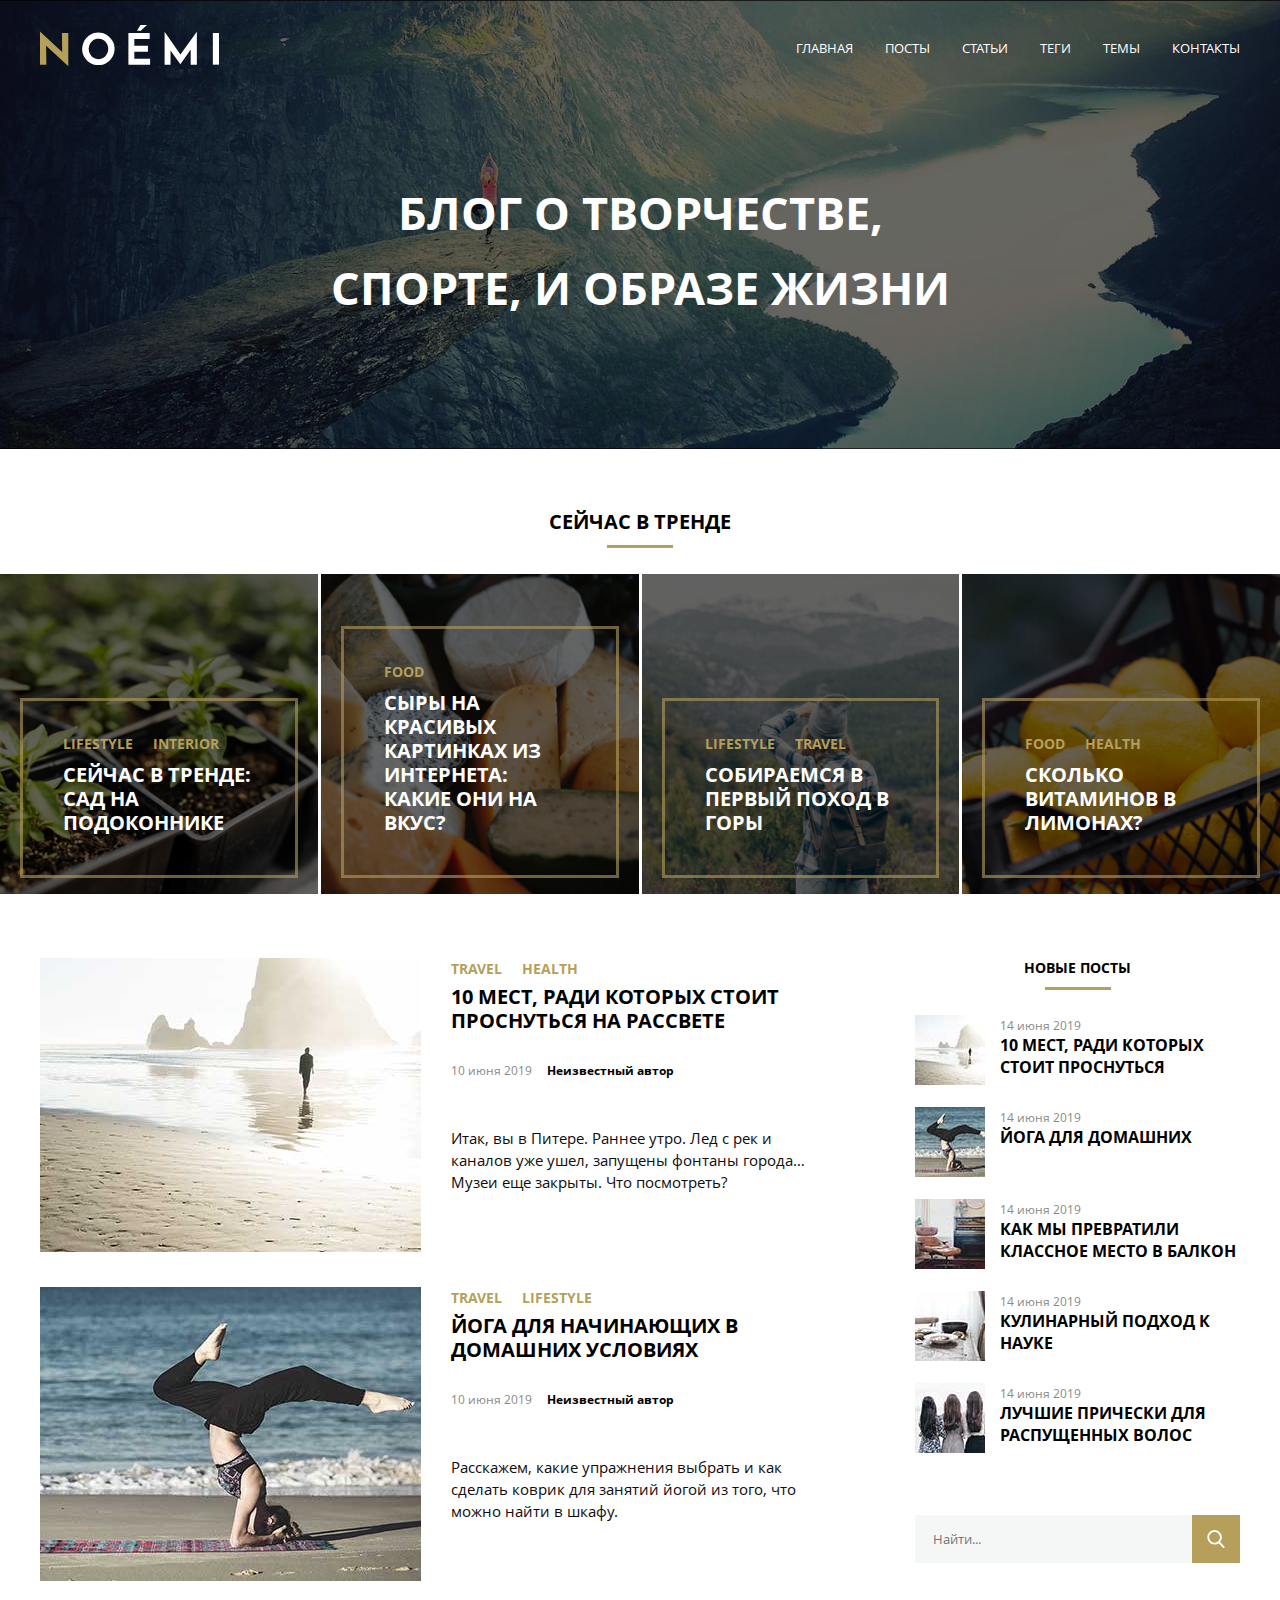
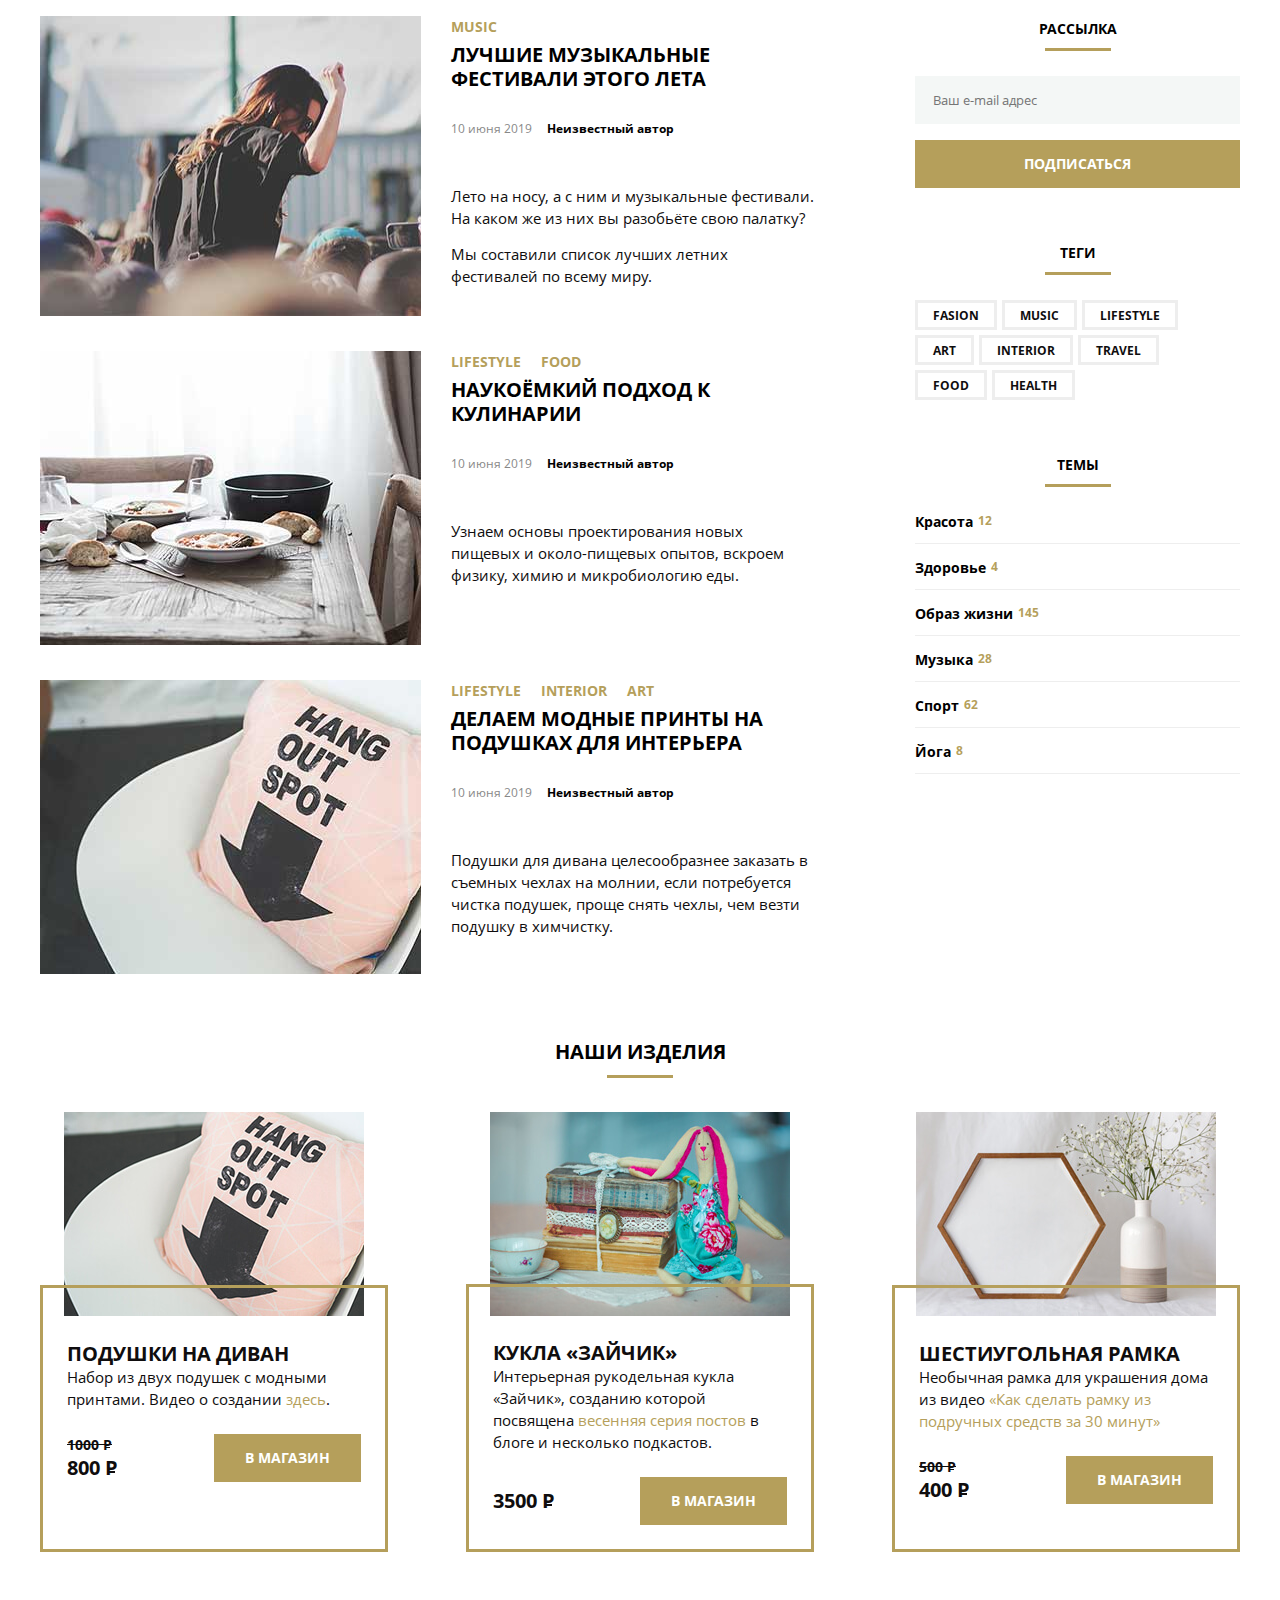
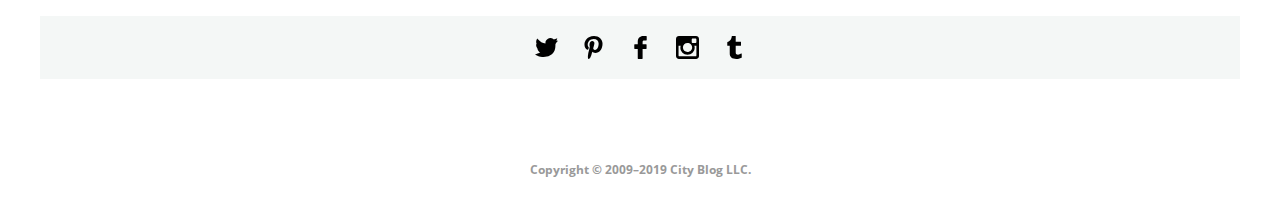
==== index.html @ 09599ecc "2021-12-09 13-22" ====
<!DOCTYPE html>
<html lang="en">

<head>
  <meta charset="UTF-8">
  <meta http-equiv="X-UA-Compatible" content="IE=edge">
  <meta name="viewport" content="width=device-width, initial-scale=1.0">
  <title>Дипломная работа "Адаптивная и мобильная верстка"</title>
  <link rel="stylesheet" href="css/style.css">
</head>

<body>
  <!-- =================== Header ============================== -->
  <header class="header">
    <div class="wrapper">
      <div class="header-logo">
        <div class="logo">
          <a href="#0">
            <img src="svg/noemi-logo.svg" alt="Логотип">
          </a>
        </div>
        <nav class="header-nav">
          <ul class="menu-list">
            <li class="menu-list-item"><a class="menu-link" href="#0">Главная</a></li>
            <li class="menu-list-item"><a class="menu-link" href="#0">Посты</a></li>
            <li class="menu-list-item"><a class="menu-link" href="#0">Статьи</a></li>
            <li class="menu-list-item"><a class="menu-link" href="#0">Теги</a></li>
            <li class="menu-list-item"><a class="menu-link" href="#0">Темы</a></li>
            <li class="menu-list-item"><a class="menu-link" href="#0">Контакты</a></li>
          </ul>
          <div class="header-burger">
            <a class="header-burger-link" href="#0">
              <img src="svg/burger.svg" alt="" class="burger">
            </a>
          </div>
        </nav>

      </div>
      <img class="logo-mobile" src="svg/noemi-logo.svg" alt="Логотип">
      <h1 class="p-header">
        Блог о творчестве, спорте, и образе жизни
      </h1>
    </div>
  </header>
  <div class="header-trends">
    <h2 class="header-headline"><a class="aside-headline-link" href="#0">Сейчас в тренде</a></h2>
  </div>
  <div class="trends">
    <div class="trend-item">
      <div class="trend-item-image-bg_1">
        <div class="trend-item-content">
          <div class="trend-tags">
            <ul class="trend-menu-list">
              <li class="trend-menu-list-item"><a class="trend-menu-link" href="#0">Lifestyle</a></li>
              <li class="trend-menu-list-item"><a class="trend-menu-link" href="#0">Interior</a></li>
            </ul>
          </div>
          <p class="trend-item-description">
            <a class="trend-header-link" href="#0">Сейчас в тренде: сад
              на подоконнике</a>
          </p>
        </div>
      </div>
    </div>
    <div class="trend-item">
      <div class="trend-item-image-bg_2">
        <div class="trend-item-content">
          <div class="trend-tags">
            <ul class="trend-menu-list">
              <li class="trend-menu-list-item"><a class="trend-menu-link" href="#0">Food</a></li>
            </ul>
          </div>
          <p class="trend-item-description">
            <a class="trend-header-link" href="#0">Cыры на красивых
              картинках из интернета: какие они на вкус?</a>
          </p>
        </div>
      </div>
    </div>
    <div class="trend-item">
      <div class="trend-item-image-bg_3">
        <div class="trend-item-content">
          <div class="trend-tags">
            <ul class="trend-menu-list">
              <li class="trend-menu-list-item"><a class="trend-menu-link" href="#0">Lifestyle</a></li>
              <li class="trend-menu-list-item"><a class="trend-menu-link" href="#0">Travel</a></li>
            </ul>
          </div>
          <p class="trend-item-description">
            <a class="trend-header-link" href="#0">Собираемся в первый поход в горы</a>
          </p>
        </div>
      </div>
    </div>
    <div class="trend-item">
      <div class="trend-item-image-bg_4">
        <div class="trend-item-content">
          <div class="trend-tags">
            <ul class="trend-menu-list">
              <li class="trend-menu-list-item"><a class="trend-menu-link" href="#0">Food</a></li>
              <li class="trend-menu-list-item"><a class="trend-menu-link" href="#0">Health</a></li>
            </ul>
          </div>
          <p class="trend-item-description">
            <a class="trend-header-link" href="#0">Сколько витаминов в лимонах?</a>
          </p>
        </div>
      </div>
    </div>
  </div>
  <!-- =============== Main Aside ================================== -->
  <div class="wrapper-main-aside">
    <main class="articles">
      <section>
        <!-- =============== begin of article 1 ================================== -->
        <article class="article">
          <img class="article-img" src="images/last-post1.jpg" alt="Новость">
          <div class="article-content-wrapper">
            <div class="article-tags">
              <ul class="article-menu-list">
                <li class="article-menu-list-item"><a class="article-menu-link" href="#0">Travel</a></li>
                <li class="article-menu-list-item"><a class="article-menu-link" href="#0">Health</a></li>
              </ul>
            </div>
            <div>
              <h2 class="article-header">
                <a class="article-header-link" href="#0">
                  10 мест, ради которых стоит проснуться на рассвете
                </a>
              </h2>
            </div>
            <div class="article-date-author">
              <time class="article-date" datetime="2019-06-10">10 июня 2019</time>
              <div class="article-author">
                <a class="article-author-link" href="#0">
                  Неизвестный автор
                </a>
              </div>
            </div>
            <p class="article-content">
              Итак, вы в Питере. Раннее утро. Лед с рек и каналов уже ушел, запущены фонтаны города… Музеи еще закрыты.
              Что посмотреть?
            </p>
          </div>
        </article>
        <!-- =============== end of article ================================== -->
        <!-- =============== begin of article 2 ================================== -->
        <article class="article">
          <img class="article-img" src="images/last-post2.jpg" alt="Новость">
          <div class="article-content-wrapper">
            <div class="article-tags">
              <ul class="article-menu-list">
                <li class="article-menu-list-item"><a class="article-menu-link" href="#0">Travel</a></li>
                <li class="article-menu-list-item"><a class="article-menu-link" href="#0">Lifestyle</a></li>
              </ul>
            </div>
            <div>
              <h2 class="article-header">
                <a class="article-header-link" href="#0">
                  Йога для начинающих в домашних условиях
                </a>
              </h2>
            </div>
            <div class="article-date-author">
              <time class="article-date" datetime="2019-06-10">10 июня 2019</time>
              <div class="article-author">
                <a class="article-author-link" href="#0">
                  Неизвестный автор
                </a>
              </div>
            </div>
            <p class="article-content">
              Расскажем, какие упражнения выбрать и как сделать коврик для занятий йогой из того, что можно найти в
              шкафу.
            </p>
          </div>
        </article>
        <!-- =============== end of article ================================== -->
        <!-- =============== begin of article 3 ================================== -->
        <article class="article">
          <img class="article-img" src="images/last-post3.jpg" alt="Новость">
          <div class="article-content-wrapper">
            <div class="article-tags">
              <ul class="article-menu-list">
                <li class="article-menu-list-item"><a class="article-menu-link" href="#0">Music</a></li>
              </ul>
            </div>
            <div>
              <h2 class="article-header">
                <a class="article-header-link" href="#0">
                  Лучшие музыкальные фестивали этого лета
                </a>
              </h2>
            </div>
            <div class="article-date-author">
              <time class="article-date" datetime="2019-06-10">10 июня 2019</time>
              <div class="article-author">
                <a class="article-author-link" href="#0">
                  Неизвестный автор
                </a>
              </div>
            </div>
            <p class="article-content">
              Лето на носу, а с ним и музыкальные фестивали. На каком же из них вы разобьёте свою палатку?
            </p>
            <p class="article-content">
              Мы составили список лучших летних фестивалей по всему миру.
            </p>
          </div>
        </article>
        <!-- =============== end of article ================================== -->
        <!-- =============== begin of article 4 ================================== -->
        <article class="article">
          <img class="article-img" src="images/last-post4.jpg" alt="Новость">
          <div class="article-content-wrapper">
            <div class="article-tags">
              <ul class="article-menu-list">
                <li class="article-menu-list-item"><a class="article-menu-link" href="#0">LifeStyle</a></li>
                <li class="article-menu-list-item"><a class="article-menu-link" href="#0">Food</a></li>
              </ul>
            </div>
            <div>
              <h2 class="article-header">
                <a class="article-header-link" href="#0">
                  Наукоёмкий подход к кулинарии
                </a>
              </h2>
            </div>
            <div class="article-date-author">
              <time class="article-date" datetime="2019-06-10">10 июня 2019</time>
              <div class="article-author">
                <a class="article-author-link" href="#0">
                  Неизвестный автор
                </a>
              </div>
            </div>
            <p class="article-content">
              Узнаем основы проектирования новых пищевых и около-пищевых опытов, вскроем физику, химию и микробиологию
              еды.
            </p>
          </div>
        </article>
        <!-- =============== end of article ================================== -->
        <!-- =============== begin of article 5 ================================== -->
        <article class="article">
          <img class="article-img" src="images/last-post5.jpg" alt="Новость">
          <div class="article-content-wrapper">
            <div class="article-tags">
              <ul class="article-menu-list">
                <li class="article-menu-list-item"><a class="article-menu-link" href="#0">LifeStyle</a></li>
                <li class="article-menu-list-item"><a class="article-menu-link" href="#0">Interior</a></li>
                <li class="article-menu-list-item"><a class="article-menu-link" href="#0">Art</a></li>
              </ul>
            </div>
            <div>
              <h2 class="article-header">
                <a class="article-header-link" href="#0">
                  делаем модные принты на подушках для интерьера
                </a>
              </h2>
            </div>
            <div class="article-date-author">
              <time class="article-date" datetime="2019-06-10">10 июня 2019</time>
              <div class="article-author">
                <a class="article-author-link" href="#0">
                  Неизвестный автор
                </a>
              </div>
            </div>
            <p class="article-content">
              Подушки для дивана целесообразнее заказать в съемных чехлах на молнии, если потребуется чистка подушек,
              проще снять чехлы, чем везти подушку в химчистку.
            </p>
          </div>
        </article>
        <!-- =============== end of article ================================== -->
      </section>
    </main>
    <!-- =============== aside ================================== -->
    <aside class="aside">
      <section class="section-posts">
        <h2 class="aside-headline"><a class="aside-headline-link" href="#0">Новые посты</a></h2>
        <div class="aside-new-posts">
          <!-- =============== begin aside-post ================================== -->
          <article class="aside-article">
            <div class="aside-article-img">
              <img src="images/2.jpg" alt="Новость">
            </div>
            <div class="aside-article-content">
              <time class="article-date" datetime="2019-06-14">14 июня 2019</time>
              <h3 class="aside-article-header">
                <a class="aside-article-header-link" href="#0">
                  10 мест, ради которых стоит проснуться
                </a>
              </h3>

            </div>
          </article>
          <!-- =============== end aside-post ================================== -->
          <!-- =============== begin aside-post ================================== -->
          <article class="aside-article">
            <div class="aside-article-img">
              <img src="images/151.jpg" alt="Новость">

            </div>
            <div class="aside-article-content">
              <time class="article-date" datetime="2019-06-14">14 июня 2019</time>
              <h3 class="aside-article-header">
                <a class="aside-article-header-link" href="#0">
                  Йога для домашних
                </a>
              </h3>

            </div>
          </article>
          <!-- =============== end aside-post ================================== -->
          <!-- =============== begin aside-post ================================== -->
          <article class="aside-article">
            <div class="aside-article-img">
              <img src="images/45.jpg" alt="Новость">
            </div>
            <div class="aside-article-content">
              <time class="article-date" datetime="2019-06-14">14 июня 2019</time>
              <h3 class="aside-article-header">
                <a class="aside-article-header-link" href="#0">
                  Как мы превратили классное место в балкон
                </a>
              </h3>
            </div>
          </article>
          <!-- =============== end aside-post ================================== -->
          <!-- =============== begin aside-post ================================== -->
          <article class="aside-article">
            <div class="aside-article-img">

              <img src="images/501.jpg" alt="Новость">
            </div>
            <div class="aside-article-content">
              <time class="article-date" datetime="2019-06-14">14 июня 2019</time>
              <h3 class="aside-article-header">
                <a class="aside-article-header-link" href="#0">
                  Кулинарный подход к науке
                </a>
              </h3>
            </div>
          </article>
          <!-- =============== end aside-post ================================== -->
          <!-- =============== begin aside-post ================================== -->
          <article class="aside-article">
            <div class="aside-article-img">
              <img src="images/7.jpg" alt="Новость">

            </div>
            <div class="aside-article-content">
              <time class="article-date" datetime="2019-06-14">14 июня 2019</time>
              <h3 class="aside-article-header">
                <a class="aside-article-header-link" href="#0">
                  Лучшие прически для распущенных волос
                </a>
              </h3>
            </div>
          </article>
          <!-- =============== end aside-post ================================== -->
          <div class="aside-article-find">
            <form class="aside-form" action="#0">
              <div class="aside-search">
                <label class="label-input">
                  <span class="screen-reader">
                    поле поиска по сайту
                  </span>
                  <input class="aside-input" type="search" placeholder="Найти..." required>
                </label>
                <label>
                  <button class="aside-button-search" type="submit">
                    <span class="screen-reader">
                      Кнопка поиска по сайту
                    </span>
                  </button>
                </label>
              </div>
            </form>
          </div>
        </div>
      </section>
      <section class="section-mailing">
        <h2 class="aside-headline"><a class="aside-headline-link" href="#0">Рассылка</a></h2>
        <form class="aside-form" action="#0">
          <label class="label-mailing">
            <span class="screen-reader">
              поле ввода e-mail для рассылки
            </span>
            <input class="aside-input" type="email" placeholder="Ваш e-mail адрес" required>
          </label>
          <label>
            <span class="screen-reader">
              Кнопка для подписки
            </span>
            <button class="aside-button-mailing" type="submit">Подписаться</button>
          </label>
        </form>
      </section>
      <section class="section-tags">
        <h2 class="aside-headline"><a class="aside-headline-link" href="#0">Теги</a></h2>
        <div class="aside-tags">
          <div class="tag">
            <a class="tag-item" href="#0">Fasion</a>
          </div>
          <div class="tag">
            <a class="tag-item" href="#0">MuSiC</a>
          </div>
          <div class="tag">
            <a class="tag-item" href="#0">LifeStyle</a>
          </div>
          <div class="tag">
            <a class="tag-item" href="#0">Art</a>
          </div>
          <div class="tag">
            <a class="tag-item" href="#0">Interior</a>
          </div>
          <div class="tag">
            <a class="tag-item" href="#0">Travel</a>
          </div>
          <div class="tag">
            <a class="tag-item" href="#0">Food</a>
          </div>
          <div class="tag">
            <a class="tag-item" href="#0">
              <span class="screen-reader"></span>Health
            </a>
          </div>
        </div>
      </section>
      <section class="section-topics">
        <h2 class="aside-headline"><a class="aside-headline-link" href="#0">Темы</a></h2>
        <ul class="topics-items">
          <li class="topics-item">
            <div class="topics-item-name">
              Красота
            </div>
            <div class="topics-item-count">
              12
            </div>
          </li>
          <li class="topics-item">
            <div class="topics-item-name">
              Здоровье
            </div>
            <div class="topics-item-count">
              4
            </div>
          </li>
          <li class="topics-item">
            <div class="topics-item-name">
              Образ жизни
            </div>
            <div class="topics-item-count">
              145
            </div>
          </li>
          <li class="topics-item">
            <div class="topics-item-name">
              Музыка
            </div>
            <div class="topics-item-count">
              28
            </div>
          </li>
          <li class="topics-item">
            <div class="topics-item-name">
              Спорт
            </div>
            <div class="topics-item-count">
              62
            </div>
          </li>
          <li class="topics-item">
            <div class="topics-item-name">
              Йога
            </div>
            <div class="topics-item-count">
              8
            </div>
          </li>
        </ul>
      </section>

    </aside>
  </div>
  <!-- =============== Shop items ================================== -->
  <div class="wrapper-shop">
    <div class="shop-header">
      <h2 class="header-headline"><a class="aside-headline-link" href="#0">Наши изделия</a></h2>
    </div>
    <div class="wrapper-shop-items">
      <!-- 1 Shop-Item beginning -->
      <div class="shop-item">
        <img src="images/shop-item-desk1.jpg" alt="товар 1" class="shop-item-img">
        <img src="images/shop-item-tablet1.jpg" alt="товар 1" class="shop-item-img-tab">
        <img src="images/shop-item-mobile1.jpg" alt="товар 1" class="shop-item-img-mobile">
        <div class="shop-item-border">
          <p class="shop-item-title">Подушки на диван</p>
          <p class="shop-item-description">
            Набор из двух подушек с модными принтами. Видео о создании <a class="shop-item-description-link"
              href="">здесь</a>.
          </p>
          <div class="shop-item-commerce">
            <div class="shop-item-commerce-price">
              <div class="shop-item-commerce-price-old">1000 Р</div>
              <div class="shop-item-commerce-price-new">800 Р</div>
            </div>
            <div class="shop-item-commerce-button">
              <form class="shop-form" action="#0">
                <label>
                  <span class="screen-reader">
                    Переход в магазин
                  </span>
                  <button class="aside-button-shop" type="submit">В магазин</button>
                </label>
              </form>
            </div>
          </div>
        </div>
      </div>
      <!-- Shop-Item end -->
      <!-- 2 Shop-Item beginning -->
      <div class="shop-item">
        <img src="images/shop-item-desk2.jpg" alt="товар 2" class="shop-item-img">
        <img src="images/shop-item-tablet2.jpg" alt="товар 2" class="shop-item-img-tab">
        <img src="images/shop-item-mobile2.jpg" alt="товар 2" class="shop-item-img-mobile">
        <div class="shop-item-border">
          <p class="shop-item-title">Кукла «Зайчик»</p>
          <p class="shop-item-description">
            Интерьерная рукодельная кукла «Зайчик», созданию которой посвящена <a class="shop-item-description-link"
              href="">весенняя серия постов</a> в блоге и несколько подкастов.
          </p>
          <div class="shop-item-commerce">
            <div class="shop-item-commerce-price">
              <div class="shop-item-commerce-price-new">3500 Р</div>
            </div>
            <div class="shop-item-commerce-button">
              <form class="shop-form" action="#0">
                <label>
                  <span class="screen-reader">
                    Переход в магазин
                  </span>
                  <button class="aside-button-shop" type="submit">В магазин</button>
                </label>
              </form>
            </div>
          </div>
        </div>
      </div>
      <!-- Shop-Item end -->
      <!-- 3 Shop-Item beginning -->
      <div class="shop-item">
        <img src="images/shop-item-desk3.jpg" alt="товар 3" class="shop-item-img">
        <img src="images/shop-item-tablet3.jpg" alt="товар 3" class="shop-item-img-tab">
        <img src="images/shop-item-mobile3.jpg" alt="товар 3" class="shop-item-img-mobile">
        <div class="shop-item-border">
          <p class="shop-item-title">Шестиугольная рамка</p>
          <p class="shop-item-description">
            Необычная рамка для украшения дома из видео
            <a class="shop-item-description-link" href="">
              «Как сделать рамку из подручных средств за 30 минут»
            </a>
          </p>
          <div class="shop-item-commerce">
            <div class="shop-item-commerce-price">
              <div class="shop-item-commerce-price-old">500 Р</div>
              <div class="shop-item-commerce-price-new">400 Р</div>
            </div>
            <div class="shop-item-commerce-button">
              <form class="shop-form" action="#0">
                <label>
                  <span class="screen-reader">
                    Переход в магазин
                  </span>
                  <button class="aside-button-shop" type="submit">В магазин</button>
                </label>
              </form>
            </div>
          </div>
        </div>
      </div>
      <!-- Shop-Item end -->
    </div>
  </div>
  <!-- =============== Footer ================================== -->
  <footer>
    <div class="wrapper-bottom">
      <ul class="bottom-links-items">
        <li class="bottom-links-item">
          <a class="bottom-socnetwork-twitter" href="#0">
            <span class="screen-reader">twitter</span>
          </a>
        </li>
        <li class="bottom-links-item">
          <a class="bottom-socnetwork-pinterest" href="#0">
            <span class="screen-reader">pinterest</span>
          </a>
        </li>
        <li class="bottom-links-item">
          <a class="bottom-socnetwork-facebook" href="#0">
            <span class="screen-reader">facebook</span>
          </a>
        </li>
        <li class="bottom-links-item">
          <a class="bottom-socnetwork-instagram" href="#0">
            <span class="screen-reader">instagram</span>
          </a>
        </li>
        <li class="bottom-links-item">
          <a class="bottom-socnetwork-tumblr" href="#0">
            <span class="screen-reader">tumblr</span>
          </a>
        </li>
      </ul>
      <div class="bottom-copiright">
        <p>Copyright © 2009–2019 City Blog LLC.</p>
      </div>
    </div>
  </footer>

  <div class="_hidden">
    <div class="popup">
      <button class="popup-close">
        X
      </button>
      <p class="popup-headline">Ваш фидбек</p>
      <form class="popup-form" action="#0">
        <label class="select-group">
          <span class="select-label">Как часто вы заходите на сайт?</span>
          <select class="select">
            <option value="oneday" selected>Почти каждый день</option>
            <option value="oneween">Раз в неделю</option>
            <option value="oneyear">Не чаще раза в год</option>
          </select>
        </label>
        <label class="radio-group">
          <span class="radio-label">Вы подписаны на e-mail рассылку?</span>
          <div class="radio">
            <p><input name="q-email" type="radio" value="yes"> Да</p>
            <p><input name="q-email" type="radio" value="no" checked> Нет</p>
          </div>
        </label>
        <label class="field-group">
          <span class="field-label">Расскажите, какой контент вы хотели бы видеть
            на нашем сайте?
          </span>
          <textarea class="textarea" placeholder="Может больше рецептов?" required></textarea>
        </label>
        <label class="button-group">
          <span class="screen-reader">
            Кнопка для отправки информации
          </span>
          <button class="popup-button" type="submit">Отправить</button>
        </label>
      </form>
    </div>
  </div>
</body>

</html>
---- css/style.css ----
* {
  margin: 0;
  padding: 0;
  box-sizing: border-box;
  font-family: 'Open Sans'
}

@font-face {
  font-family: 'Open Sans';
  src: url("../fonts/OpenSans-Regular.woff");
  font-weight: 400;
  font-style: normal
}

@font-face {
  font-family: 'Open Sans';
  src: url("../fonts/OpenSans-Bold.woff");
  font-weight: 700;
  font-style: normal
}

.header {
  text-align: center;
  background-image: url("../images/banner-bg.jpg");
  background-repeat: no-repeat;
  background-position: center center;
  background-size: cover;
  background-color: #000000;
  color: white;
  position: relative;
  z-index: 0;
}

.header::after {
  z-index: -1;
  content: "";
  position: absolute;
  top: 0;
  right: 0;
  bottom: 0;
  left: 0;
  background-color: #000000;
  opacity: 0.6;
}

.wrapper,
.wrapper-main-aside,
.wrapper-bottom,
.wrapper-shop,
.wrapper-shop-items {
  max-width: 1200px;
  margin-left: auto;
  margin-right: auto;
}

.header-logo {
  padding-top: 25px;
  display: flex;
  justify-content: space-between;
  align-items: center;
}

.logo {
  width: 179px;
}

.logo-mobile {
  display: none;
}
.menu-list {
  display: flex;
  width: auto;
  text-align: right;
}

.menu-list-item {
  list-style-type: none;
  text-transform: uppercase;
  font-size: 13px;
}

.menu-link {
  font-family: 'Open Sans';
  color: white;
  text-decoration: none;
}

.menu-list-item:nth-child(n+2) {
  margin-left: 32px;
}

.p-header {
  display: block;
  max-width: 687px;
  padding-top: 104px;
  padding-bottom: 124px;
  margin-left: auto;
  margin-right: auto;
  font-size: 45px;
  line-height: 75px;
  font-weight: 700;
  text-transform: uppercase;
}

.header-trends {
  padding: 59px 0 1px 0;
}

.header-headline {
  text-align: center;
  font-size: 20px;
  text-transform: uppercase;
  margin-bottom: 25px;
}

.trend-item-image-bg_1,
.trend-item-image-bg_2,
.trend-item-image-bg_3,
.trend-item-image-bg_4 {
  width: 100%;
  height: 100%;
  background-repeat: no-repeat;
  background-position: center center;
  background-size: cover;
  background-color: #eff6f1;
  color: white;
  position: relative;
  z-index: 0;
  display: flex;
  flex-direction: column;
  justify-content: flex-end;
  padding: 16px 20px 16px 20px;
}

.trend-item-image-bg_1 {
  background-image: url("../images/trend1.jpg");
}

.trend-item-image-bg_2 {
  background-image: url("../images/trend2.jpg");
}

.trend-item-image-bg_3 {
  background-image: url("../images/trend3.jpg");
}

.trend-item-image-bg_4 {
  background-image: url("../images/trend4.jpg");
}

.trend-item-image-bg_1::after,
.trend-item-image-bg_2::after,
.trend-item-image-bg_3::after,
.trend-item-image-bg_4::after {
  z-index: -1;
  content: "";
  position: absolute;
  top: 0;
  right: 0;
  bottom: 0;
  left: 0;
  background-color: #000000;
  opacity: 0.6;
}

.trend-item-content {
  background-color: rgba(0,0,0,0.0);
  border: 3px solid rgba(181,159,91,0.6);
  padding: 32px 40px 40px 40px;
}

.trend-item-description {
  margin-top: 10px;
  font-size: 20px;
  line-height: 24px;
  font-weight: 700;
  text-transform: uppercase;
  color: #ffffff;
}

.trend-header-link {
  text-decoration: none;
  color: #ffffff;
}

.wrapper-main-aside {
  display: flex ;
}


.articles {
  min-width: 200px;
  max-width: 800px;
}

.article {
  display: flex;
  margin-top: 35px;
}

.article-img {
  display: block;
  min-width: 381px;
  max-width: 381px;
  min-height: 294px;
  background-color: #ddd;
  background-size: 381px;

}

.article-content-wrapper {
  margin-left: 30px;
  padding-bottom: 15px;
  margin-right: 3px;
}

.article-tags,
.trend-tags {
  font-size: 14px;
  font-weight: 700;
  text-transform: uppercase;
  margin-top: 1px;
  text-align: left;
}

.article-menu-list,
.trend-menu-list {
  display: flex;
  width: auto;
  flex-wrap: wrap ;
}

.article-menu-list-item,
.trend-menu-list-item {
  list-style-type: none;
  text-transform: uppercase;
  margin-right: 20px;
}

.article-menu-link,
.trend-menu-link {
  font-family: 'Open Sans';
  text-decoration: none;
  color: #b59f5b;
}

.article-header {
  font-family: 'Open Sans';
  font-size: 20px;
  line-height: 24px;
  font-weight: 700;
  text-transform: uppercase;
  color: #0f0d0e;
  margin-top: 7px;
}

.article-date-author {
  display: flex;
  margin-top: 29px;
  margin-bottom: 48px;
}

.article-date {
  font-size: 12px;
  font-weight: 400;
  color: #888;
  white-space: nowrap ;
}

.article-author {
  font-size: 12px;
  font-weight: 700;
  color: #000;
  margin-left: 15px;
}

.article-header-link,
.article-author-link,
.aside-headline-link,
.aside-article-header-link {
  text-decoration: none;
  color: #000;
}

.article-content {
  margin-bottom: 14px;
  font-size: 15px;
  line-height: 22px;
  font-weight: 400;
  color: #0f0d0e;
}

.aside {
  margin-left: 98px;
}

.aside-headline {
  text-align: center;
  font-size: 14px;
  text-transform: uppercase;
  margin: 35px 0 25px 0;
}

.aside-headline::after,
.header-headline::after {
  content: "";
  display: block;
  width: 66px;
  height: 3px;
  margin-left: auto;
  margin-right: auto;
  margin-top: 10px;
  background-color: #b59f5b;
}

.aside-article {
  display: flex;
  margin-top: 18px;
  font-size: 14px;
}

.aside-article-img {
  width: 70px;
}

.aside-article-content {
  margin-left: 15px;
}

.aside-article-header {
  text-transform: uppercase;
}

.aside-article-find {
  margin-top: 58px;
}

.aside-form {
  margin-bottom: 55px;
}

.aside-search {
  display: flex;
  width: 100%;
}

.label-input {
  display: block;
  height: 49px;
  flex-grow: 1;
}

.aside-input {
  width: 100%;
  height: 48px;
  padding: 0 18px 0 18px;
  background-color: #f4f7f6;
  border: none;
}

.aside-button-search{
  display: block;
  border: none;
  width: 48px;
  height: 48px;
  background-color: #b59f5b;
  background-image: url("../svg/search.svg");
  background-size: 18px;
  background-repeat: no-repeat;
  background-position: center center;
}

.aside-button-mailing {
  margin-top: 16px;
  display: block;
  border: none;
  height: 48px;
  width: 100%;
  background-color: #b59f5b;
  color: #fff;
  font-size: 14px;
  text-transform: uppercase;
  font-weight: 700;
}

.section-tags {
  margin-bottom: 50px;
}

.aside-tags {
  display: flex;
  flex-wrap: wrap;
}

.tag {
  height: 30px;
  background-color: rgba(244,243,241,0.0);
  border: 3px solid #eeeeee;
  padding-top: 4px;
  padding-left: 15px;
  padding-right: 15px;
  margin-right: 5px;
  margin-bottom: 5px;
}

.tag-item {
  display: block;
  font-size: 12px;
  font-weight: 700;
  text-transform: uppercase;
  color: #0f0d0e;
  text-decoration: none;
  text-align: center;
}

.section-topics {
    margin-bottom: 60px;
}

.topics-items {
    list-style-type: none;
}

.topics-item {
  display: flex;
  padding-bottom: 14px;
  flex-wrap: wrap;
}

.topics-item::after {
  content: "";
  display: block;
  width: 100%;
  height: 1px;
  margin-left: auto;
  margin-right: auto;
  margin-top: 12px;
  background-color: #eee;
}

.topics-item-name {
  font-size: 14px;
  font-weight: 700;
  color: #000000;
}

.topics-item-count {
  margin-left: 5px;
  font-size: 12px;
  font-weight: 700;
  color: #b59f5b;
}

.shop-header {
  margin-top: 64px;
}

.wrapper-shop-items {
  margin-top: 34px;
  display: flex;
  justify-content: space-between;
  flex-wrap: wrap;
}

.shop-item {
  width: 348px;
  min-height: 440px;
  position: relative;
  padding: 0 24px;
  margin-bottom: 24px;
}

.shop-item-img,
.shop-item-img-mob,
.shop-item-img-mobile {
  display: block;
  width: 300px;
  height: auto;
  background-color: #eff6f1;
  margin: 0 auto;
}

.shop-item-border {
  border: 3px solid #b59f5b;
  width: 100%;
  min-height: 267px;
  position: absolute;
  bottom: 0px;
  left: 0px;
  bottom: 0px;
  left: 0px;
  padding: 54px 24px 24px 24px;
}

.shop-item-title {
  font-family: 'Open Sans';
  font-size: 20px;
  line-height: 24px;
  font-weight: 700;
  text-transform: uppercase;
  color: #0f0d0e;
}
.shop-item-description {
  font-family: 'Open Sans';
  font-size: 15px;
  line-height: 22px;
  font-weight: 400;
  color: #0f0d0e;
}

.shop-item-description-link {
  font-family: 'Open Sans';
  text-decoration: none;
  color: #b59f5b;
}

.shop-item-commerce {
  display: flex;
  margin-top: 24px;
}

.shop-item-commerce-price {
  color: #0f0d0e;
  width: 50%;
  display: flex;
  flex-direction: column;
  justify-content: center;
}

.shop-item-commerce-price-old {
  font-size: 14px;
  font-weight: 700;
  text-decoration: line-through;
  text-transform: uppercase;
  position: relative;
  align-self: flex-start;
}

.shop-item-commerce-price-new {
  font-size: 20px;
  font-weight: 700;
  text-transform: uppercase;
  position: relative;
  align-self: flex-start;
}

.shop-item-commerce-price-old::after,
.shop-item-commerce-price-new::after {
  position: absolute;
  content: "";
  display: block;
  width: 0.357em;
  height: 0.107em;
  top: 0.857em;
  right: 0.142em;
  background-color: #0f0d0e;
}

.shop-item-commerce-button {
  width: 50%;
}

.aside-button-shop{
  display: block;
  border: none;
  height: 48px;
  width: 100%;
  background-color: #b59f5b;
  color: #fff;
  font-size: 14px;
  text-transform: uppercase;
  font-weight: 700;
}

.wrapper-bottom {
  margin-top: 40px;
}

.screen-reader {
  position: absolute;
  height: 1px;
  width: 1px;
  overflow: hidden;
  clip: rect(1px 1px 1px 1px);
}


.bottom-links-items {
  display: flex;
  list-style-type: none;
  justify-content: center;
  padding-top: 20px;
  padding-bottom: 20px;
  background-color: #f4f7f6;
}

.bottom-links-item a {
  display: block;
  width:23px;
  height:23px;
  background-repeat: no-repeat;
  background-size: 23px;
  background-position: center center;
}

.bottom-links-item:nth-child(n+2) {
  margin-left: 24px;
}

.bottom-socnetwork-twitter {
  background-image: url("../svg/004-twitter.svg");
}

.bottom-socnetwork-pinterest {
  background-image: url("../svg/001-pinterest.svg");
}

.bottom-socnetwork-facebook {
  background-image: url("../svg/002-facebook-logo.svg");
}

.bottom-socnetwork-instagram {
  background-image: url("../svg/005-instagram.svg");
}

.bottom-socnetwork-tumblr {
  background-image: url("../svg/003-tumblr.svg");
}

.bottom-copiright {
  margin-top: 82px;
  margin-bottom: 40px;
  font-size: 12px;
  font-weight: 700;
  color: #999999;
  text-align: center;
}

.header-burger {
  width: 23px;
  height: 20px;
  display: none;
}

._hidden {
  position: fixed;
  width: 100vw;
  height: 100vh;
  border: 1px solid;
  top: 0;
  background-color: rgba(0,0,0,0.6);
  display: none;
  justify-content: center;
  align-items: center;
}

.popup {
  font-size: 14px;
  width: 390px;
  height: 650px;
  background-color: #ffffff;
  position: relative;
}



.popup-close {
  width: 20px;
  height: 20px;
  border: 1px solid;
  background-color: rgba(0,0,0,0);
  position: absolute;
  top: -30px;
  right: 0;
  color: #ffffff;
  font-weight: 700;
}

.popup-headline {
  text-align: center;
  font-size: 20px;
  font-weight: 700;
  text-transform: uppercase;
  margin-top: 54px;
  color: #000000
}

.popup-headline::after {
  content: "";
  display: block;
  width: 66px;
  height: 3px;
  margin-left: auto;
  margin-right: auto;
  margin-top: 10px;
  background-color: #b59f5b;
}

.select-label,
.radio-label,
.field-label {
  display: block;
  margin: 35px 30px 10px 30px;
  font-weight: 400;
}

.select {
  display: inline-block;
  font-size: 14px;
  box-sizing: border-box;
  width: calc(100% - 60px);
  height: 57px;
  padding: 20px;
  margin: 0 30px 0 30px;
  border: 1px solid #cbd1d4;
  background-color: #f9f9f9;
  color: #333333;
  -webkit-appearance: none;
  -moz-appearance: none;
  background-image: url("https://netology-code.github.io/html-2-homeworks/form-elements/city-select/img/select-arrows.svg");
  background-repeat: no-repeat;
  background-position: right 5px center;
}

.radio {
  margin: 10px 30px 0 30px;
  display: flex;
}

.radio p {
  margin: 0 30px 0 0;
}

.textarea {
  min-width: 328px;
  max-width: 328px;
  min-height: 130px;
  max-height: 130px;
  margin: 10px 30px 0 30px;
  padding: 20px;
  font-size: 14px;
}

.popup-button {
  margin: 27px 30px 0 30px;
  display: block;
  border: none;
  height: 50px;
  width: calc(100% - 60px);
  background-color: #b59f5b;
  color: #fff;
  font-size: 14px;
  text-transform: uppercase;
  font-weight: 700;
}

@media (min-width: 1201px) {

  .trends {
    display: flex;
    flex-wrap: nowrap;
    margin-bottom: 29px;
  }

  .trend-item {
    width: 25%;
    height: 320px;
  }

  .trend-item:nth-child(n+2) {
    margin-left: 3px;
  }

  .shop-item-img {
    display: block;
  }

  .shop-item-img-tab,
  .shop-item-img-mobile {
    display: none;
  }
}

@media (min-width: 641px) and (max-width: 1200px)
and (orientation: landscape) {

  .header {
    background-image: url("../images/banner-bg-tablet.jpg");
  }

  .wrapper,
  .wrapper-main-aside,
  .wrapper-bottom,
  .wrapper-shop {
    margin-left: 35px;
    margin-right: 35px;
  }

  .wrapper-shop-items {
    margin: 0;
  }

  .menu-list {
    display: none;
  }

  .header-burger {
    display: block;
  }

  .p-header {
    display: block;
    max-width: 611px;
    padding-top: 104px;
    padding-bottom: 124px;
    margin-left: auto;
    margin-right: auto;
    font-size: 40px;
    line-height: 55px;
  }

  .header-headline {
    font-size: 18px;
  }

  .trends {
    display: flex;
    flex-wrap: nowrap;
  }

  .trend-item {
    width: 25%;
    height: 320px;
    margin-bottom: 3px;
  }

  .trend-item:nth-child(n+2) {
    margin-left: 3px;
  }

  .trend-menu-link {
    font-size: 14px;
  }

  .trend-header-link {
    font-size: 17px;
  }

  .article {
    display: block;
    border-bottom: 4px solid #eeeeee;
    margin-top: 41px;
  }

  .articles {
    max-width: 100%;
  }

  .article-content-wrapper {
    margin-left: 0;
    padding-bottom: 0;
    margin-right: 0;
  }

  .article-img {
    min-width: 100%;
  }

  .article-tags {
    margin-top: 14px;
  }

  .article-header-link {
    font-size: 17px;
  }

  .article-menu-link {
    font-size: 14px;
  }

  .article-date-author {
    margin-top: 35px;
    margin-bottom: 35px;
  }

  .aside {
    margin-left: 35px;
  }

  .aside-article-header-link {
    font-size: 14px;
    line-height: 12px;
  }

  .shop-item {
    height: 86.4%;
  }

  .shop-item-title {
    font-size: 17px;
  }

  .shop-item-img-tab {
    display: block;
  }

  .shop-item-img,
  .shop-item-img-mobile {
    display: none;
  }
}

@media (min-width: 641px) and (max-width: 1200px)
and (orientation: portrait) {

  .header {
    background-image: url("../images/banner-bg-tablet.jpg");
  }

  .wrapper,
  .wrapper-main-aside,
  .wrapper-bottom,
  .wrapper-shop {
    margin-left: 35px;
    margin-right: 35px;
  }

  .wrapper-shop-items {
    margin: 0;
  }

  .menu-list {
    display: none;
  }

  .header-burger {
    display: block;
  }

  .p-header {
    display: block;
    max-width: 611px;
    padding-top: 104px;
    padding-bottom: 124px;
    margin-left: auto;
    margin-right: auto;
    font-size: 40px;
    line-height: 55px;
  }

  .header-headline {
    font-size: 18px;
  }
  .trends {
    display: flex;
    flex-wrap: wrap;
  }

  .trend-item {
    width: calc((100% - 3px)/2);
    height: 320px;
    margin-bottom: 3px;
  }

  .trend-item:nth-child(2n+2) {
    margin-left: 3px;
  }

  .trend-menu-link {
    font-size: 14px;
  }

  .trend-header-link {
    font-size: 17px;
  }

  .article {
    display: block;
    border-bottom: 4px solid #eeeeee;
    margin-top: 41px;
  }

  .articles {
    max-width: 100%;
  }

  .article-content-wrapper {
    margin-left: 0;
    padding-bottom: 0;
    margin-right: 0;
  }

  .article-img {
    min-width: 100%;
  }

  .article-tags {
    margin-top: 14px;
  }

  .article-header-link {
    font-size: 17px;
  }

  .article-menu-link {
    font-size: 14px;
  }

  .article-date-author {
    margin-top: 35px;
    margin-bottom: 35px;
  }

  .aside {
    margin-left: 35px;
  }

  .aside-article-header-link {
    font-size: 14px;
    line-height: 12px;
  }

  .shop-item {
    height: 86.4%;
  }

  .shop-item-title {
    font-size: 17px;
  }

  .shop-item-img-tab {
    display: block;
  }

  .shop-item-img,
  .shop-item-img-mobile {
    display: none;
  }
}

@media (max-width: 640px) and (orientation: portrait) {

  .header {
    background-image: url("../images/banner-mobile.jpg");
    height: 100vh;
  }

  .wrapper,
  .wrapper-main-aside,
  .wrapper-bottom,
  .wrapper-shop {
    margin-left: 16px;
    margin-right: 16px;
  }

  .wrapper-shop-items {
    padding: 0;
  }

  .logo {
    display: none;
  }

  .header-burger {
    display: block;
  }

  .header-logo {
    justify-content: flex-end;
  }

  .logo-mobile {
    display: block;
    width: 75vw;
    margin: 174px auto 0 auto;
  }

  .menu-list {
    display: none;
  }

  .header-burger
  .wrapper-shop-items {
    display: block;
  }

  .p-header {
    max-width: 75vw;
    padding-top: 43px;
    margin-left: auto;
    margin-right: auto;
    font-size: 26px;
    line-height: 36px;
    font-weight: 700;
    text-transform: uppercase;
  }

  .header-headline,
  .header-headline,
  .trend-item-description {
    font-size: 1rem;
  }

  .header-trends {
    padding: 40px 0 1px 0;
  }

  .trends {
    display: block;
  }

  .trend-item {
    width: 100%;
    margin-bottom: 3px;
  }

  .wrapper-main-aside {
    display: block;
    padding-top: 43px;
  }

  .article {
    display: block;
  }

  .articles {
    max-width: 100%;
  }

  .article-img {
    min-width: 100%;
    max-width: 100%;
  }

  .article-content-wrapper {
    margin: 0;
    border-bottom: 4px solid #eeeeee;
  }

  .article-tags {
    margin-top: 14px;
    font-size: 0.875rem;
  }

  .article-header {
    font-family: 'Open Sans';
    font-size: 1rem;
    line-height: 1.25rem;
    font-weight: 700;
    text-transform: uppercase;
    color: #0f0d0e;
    margin-top: 0.44rem;
  }

  .article-date-author {
    display: flex;
    margin-top: 29px;
    margin-bottom: 48px;
  }

  .article-date-author {
    display: flex;
    margin-top: 24px;
    margin-bottom: 24px;
  }

  .article-date,
  .article-author {
    font-size: 0.75rem;
  }

  .article-date {
    font-weight: 400;
    color: #888;
    white-space: nowrap ;
  }

  .article-author {
    font-weight: 700;
    color: #000;
    margin-left: 15px;
  }

  .article-header-link,
  .article-author-link,
  .aside-headline-link,
  .aside-article-header-link {
    text-decoration: none;
    color: #000;
    font-size: 1rem;
  }

  .aside-article-header-link {
    font-size: 0.875rem;
  }

  .article-author-link {
    font-size: 0.75rem;
  }
  .article-header-link {
    font-size: 0.875rem;
  }

  .article-content {
    margin-bottom: 14px;
    font-size: 0.875rem;
    line-height: 22px;
    font-weight: 400;
    color: #0f0d0e;
  }

  .aside {
    margin: 44px 0 0 0;
  }

  .aside-form {
    margin-bottom: 44px;
  }

  .section-tags,
  .section-topics {
    margin-bottom: 44px;
  }

  .shop-header {
    margin-top: 0;
  }

  .shop-item {
    width: 100%;
    max-height: 517px;
    min-height: 150vw;
    padding: 0;
  }

  .shop-item-img-mobile {
    display: block;
    width: calc(100% - 46px);
  }

  .shop-item-img,
  .shop-item-img-tab {
    display: none;
  }

 .shop-item-border {
    padding: 54px 20px 24px 20px;
 }
}

@media (max-width: 640px) and (orientation: landscape) {

  .header {
    background-image: url("../images/banner-mobile.jpg");
    height: 100vh;
  }

  .wrapper,
  .wrapper-main-aside,
  .wrapper-bottom,
  .wrapper-shop {
    margin-left: 16px;
    margin-right: 16px;
  }

  .wrapper-shop-items {
    padding: 0;
  }

  .logo {
    display: none;
  }

  .header-burger {
    display: block;
  }

  .header-logo {
    justify-content: flex-end;
  }

  .logo-mobile {
    display: block;
    width: 24vw;
    margin: 84px auto 0 auto;
  }

  .menu-list {
    display: none;
  }

  .header-burger
  .wrapper-shop-items {
    display: block;
  }

  .p-header {
    max-width: 75vw;
    padding-top: 43px;
    margin-left: auto;
    margin-right: auto;
    font-size: 26px;
    line-height: 36px;
    font-weight: 700;
    text-transform: uppercase;
  }

  .header-headline,
  .header-headline,
  .trend-item-description {
    font-size: 1rem;
  }

  .header-trends {
    padding: 40px 0 1px 0;
  }

  .trends {
    display: flex;
    flex-wrap: wrap;
  }

  .trend-item {
    width: calc((100% - 3px)/2);
    height: 320px;
    margin-bottom: 3px;
  }

  .trend-item:nth-child(2n+2) {
    margin-left: 3px;
  }

  .wrapper-main-aside {
    display: block;
    padding-top: 43px;
  }

  .article {
    display: block;
  }

  .articles {
    max-width: 100%;
  }

  .article-img {
    min-width: 100%;
    max-width: 100%;
  }

  .article-content-wrapper {
    margin: 0;
    border-bottom: 4px solid #eeeeee;
  }

  .article-tags {
    margin-top: 14px;
    font-size: 0.875rem;
  }

  .article-header {
    font-family: 'Open Sans';
    font-size: 1rem;
    line-height: 1.25rem;
    font-weight: 700;
    text-transform: uppercase;
    color: #0f0d0e;
    margin-top: 0.44rem;
  }

  .article-date-author {
    display: flex;
    margin-top: 29px;
    margin-bottom: 48px;
  }

  .article-date-author {
    display: flex;
    margin-top: 24px;
    margin-bottom: 24px;
  }

  .article-date,
  .article-author {
    font-size: 0.75rem;
  }

  .article-date {
    font-weight: 400;
    color: #888;
    white-space: nowrap ;
  }

  .article-author {
    font-weight: 700;
    color: #000;
    margin-left: 15px;
  }

  .article-header-link,
  .article-author-link,
  .aside-headline-link,
  .aside-article-header-link {
    text-decoration: none;
    color: #000;
    font-size: 1rem;
  }

  .aside-article-header-link {
    font-size: 0.875rem;
  }

  .article-author-link {
    font-size: 0.75rem;
  }

  .article-header-link {
    font-size: 0.875rem;
  }

  .article-content {
    margin-bottom: 14px;
    font-size: 0.875rem;
    line-height: 22px;
    font-weight: 400;
    color: #0f0d0e;
  }

  .aside {
    margin: 44px 0 0 0;
  }

  .aside-form {
    margin-bottom: 44px;
  }

  .section-tags,
  .section-topics {
    margin-bottom: 44px;
  }

  .shop-header {
    margin-top: 0;
  }

  .shop-item {
    width: 70%;
    min-height: 97vw;
    padding: 0;
    margin: 0 auto 24px auto;
  }

  .shop-item-img-mobile {
    display: block;
    width: calc(100% - 46px);
  }

  .shop-item-img,
  .shop-item-img-tab {
    display: none;
  }

 .shop-item-border {
    padding: 54px 20px 24px 20px;
 }
}
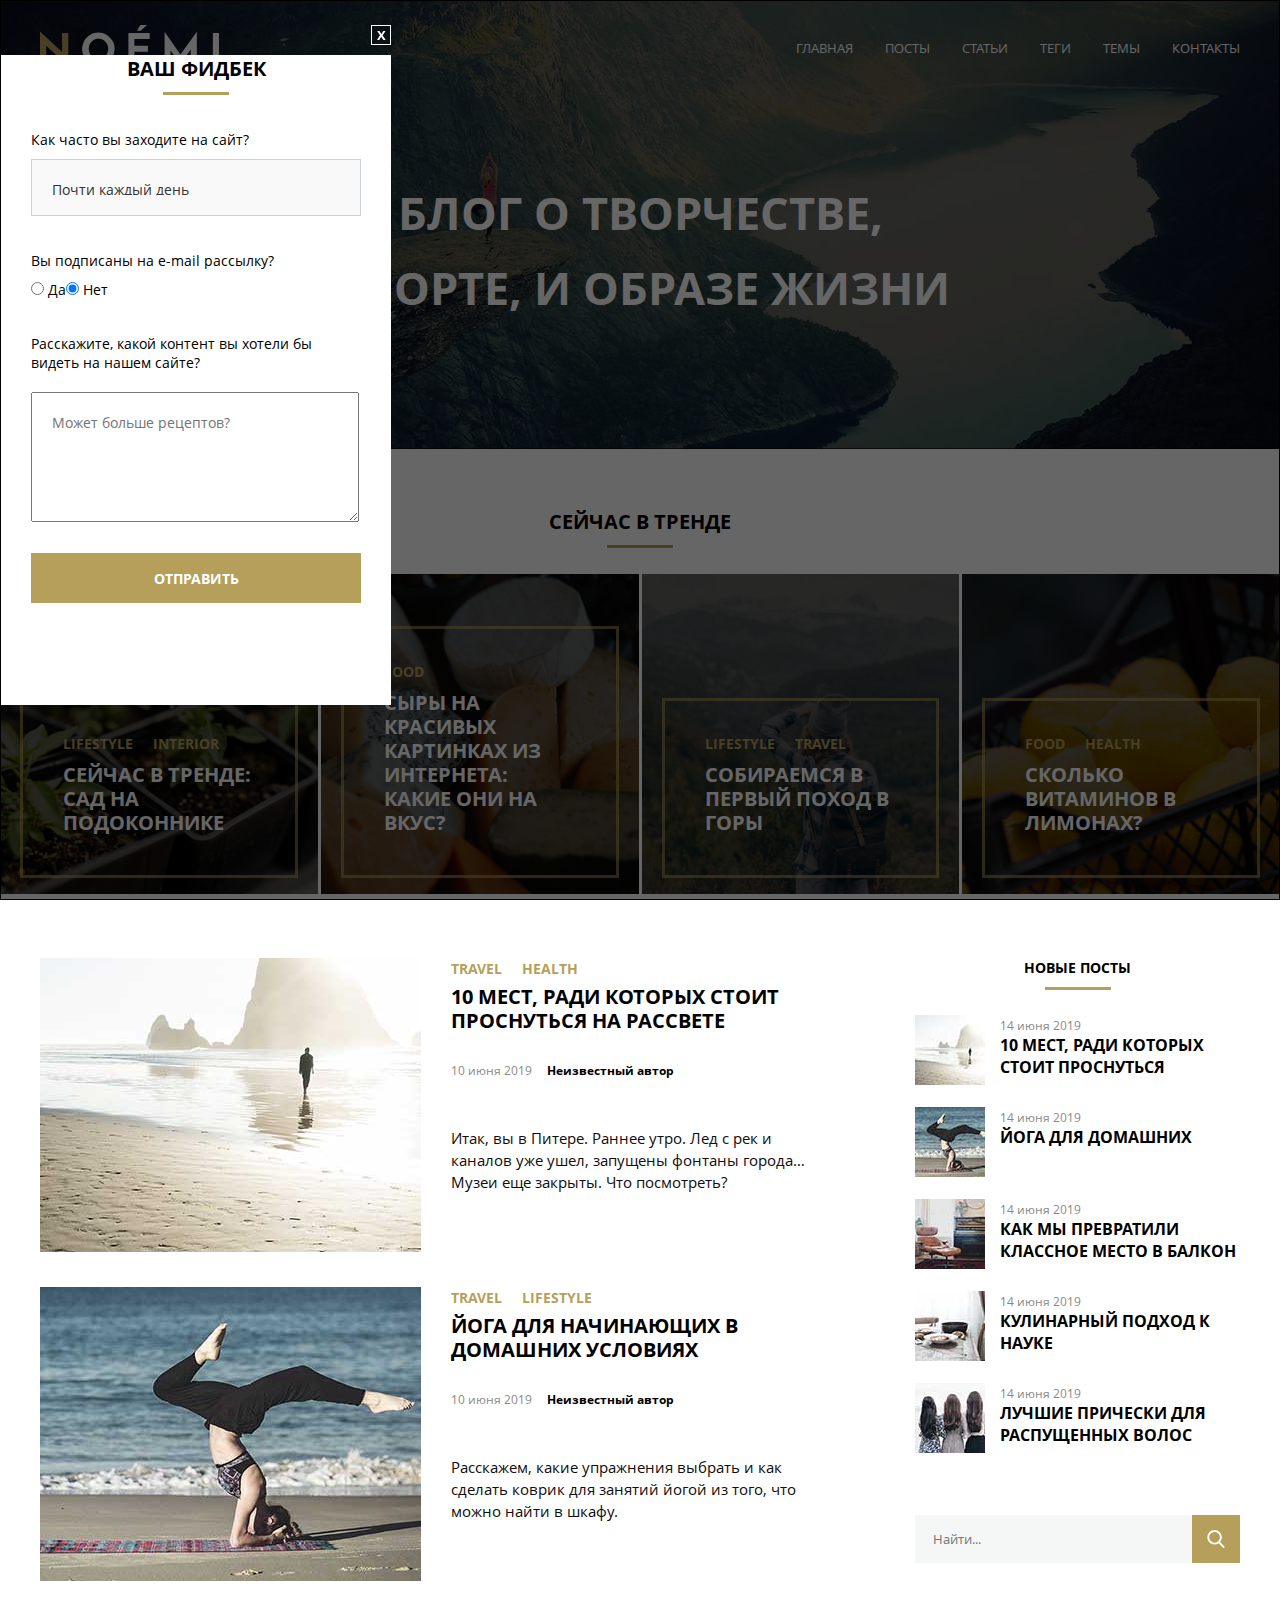
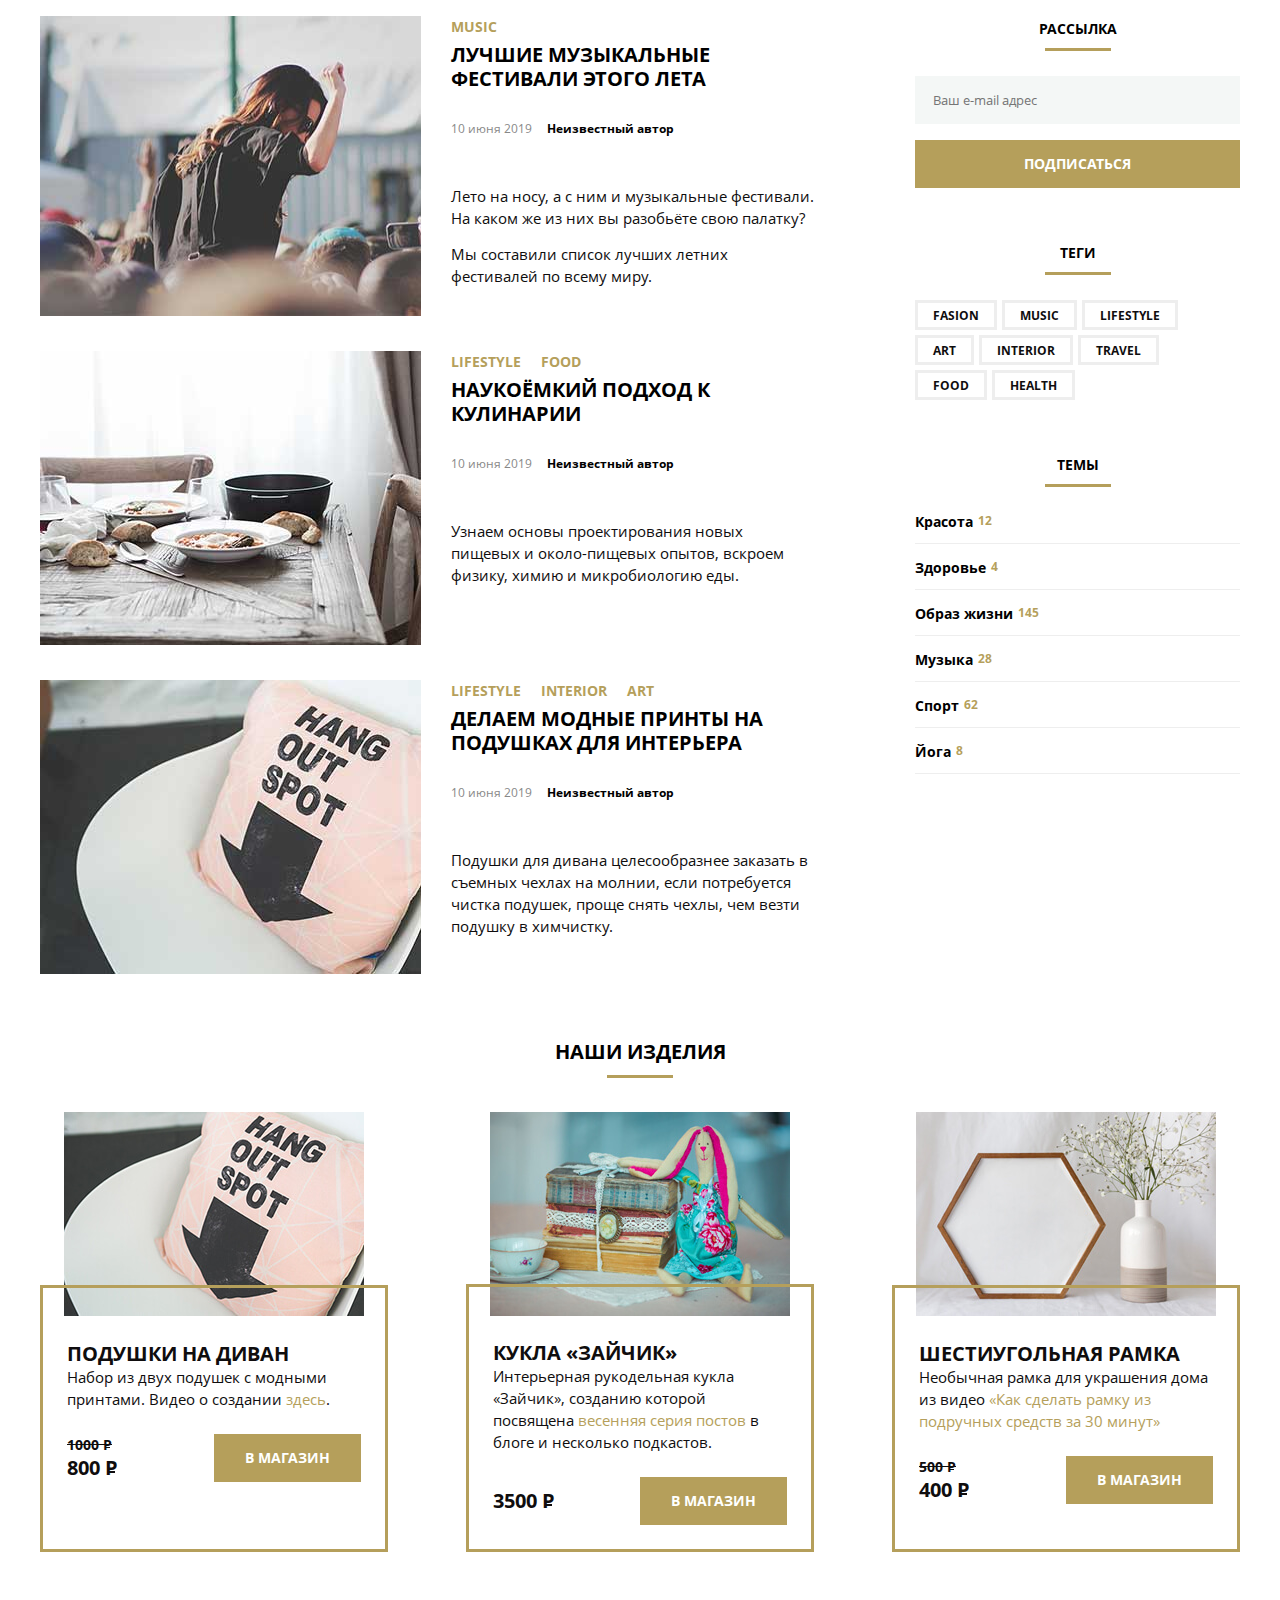
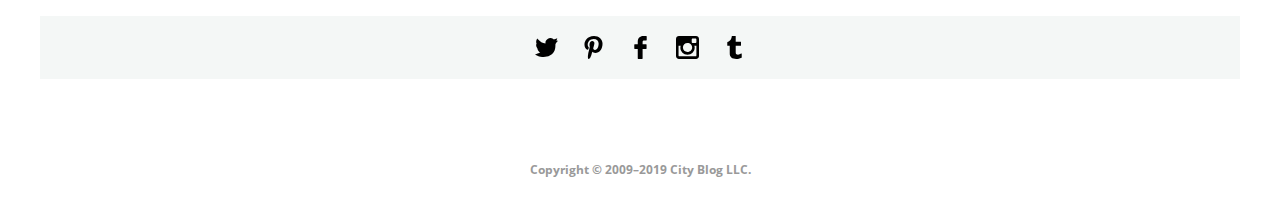
==== commit 43b2ee61: "2021-12-09 13-39" ====
--- a/index.html
+++ b/index.html
@@ -111,170 +111,168 @@
   <!-- =============== Main Aside ================================== -->
   <div class="wrapper-main-aside">
     <main class="articles">
-      <section>
-        <!-- =============== begin of article 1 ================================== -->
-        <article class="article">
-          <img class="article-img" src="images/last-post1.jpg" alt="Новость">
-          <div class="article-content-wrapper">
-            <div class="article-tags">
-              <ul class="article-menu-list">
-                <li class="article-menu-list-item"><a class="article-menu-link" href="#0">Travel</a></li>
-                <li class="article-menu-list-item"><a class="article-menu-link" href="#0">Health</a></li>
-              </ul>
-            </div>
-            <div>
-              <h2 class="article-header">
-                <a class="article-header-link" href="#0">
-                  10 мест, ради которых стоит проснуться на рассвете
-                </a>
-              </h2>
-            </div>
-            <div class="article-date-author">
-              <time class="article-date" datetime="2019-06-10">10 июня 2019</time>
-              <div class="article-author">
-                <a class="article-author-link" href="#0">
-                  Неизвестный автор
-                </a>
-              </div>
-            </div>
-            <p class="article-content">
-              Итак, вы в Питере. Раннее утро. Лед с рек и каналов уже ушел, запущены фонтаны города… Музеи еще закрыты.
-              Что посмотреть?
-            </p>
-          </div>
-        </article>
-        <!-- =============== end of article ================================== -->
-        <!-- =============== begin of article 2 ================================== -->
-        <article class="article">
-          <img class="article-img" src="images/last-post2.jpg" alt="Новость">
-          <div class="article-content-wrapper">
-            <div class="article-tags">
-              <ul class="article-menu-list">
-                <li class="article-menu-list-item"><a class="article-menu-link" href="#0">Travel</a></li>
-                <li class="article-menu-list-item"><a class="article-menu-link" href="#0">Lifestyle</a></li>
-              </ul>
-            </div>
-            <div>
-              <h2 class="article-header">
-                <a class="article-header-link" href="#0">
-                  Йога для начинающих в домашних условиях
-                </a>
-              </h2>
-            </div>
-            <div class="article-date-author">
-              <time class="article-date" datetime="2019-06-10">10 июня 2019</time>
-              <div class="article-author">
-                <a class="article-author-link" href="#0">
-                  Неизвестный автор
-                </a>
-              </div>
-            </div>
-            <p class="article-content">
-              Расскажем, какие упражнения выбрать и как сделать коврик для занятий йогой из того, что можно найти в
-              шкафу.
-            </p>
-          </div>
-        </article>
-        <!-- =============== end of article ================================== -->
-        <!-- =============== begin of article 3 ================================== -->
-        <article class="article">
-          <img class="article-img" src="images/last-post3.jpg" alt="Новость">
-          <div class="article-content-wrapper">
-            <div class="article-tags">
-              <ul class="article-menu-list">
-                <li class="article-menu-list-item"><a class="article-menu-link" href="#0">Music</a></li>
-              </ul>
-            </div>
-            <div>
-              <h2 class="article-header">
-                <a class="article-header-link" href="#0">
-                  Лучшие музыкальные фестивали этого лета
-                </a>
-              </h2>
-            </div>
-            <div class="article-date-author">
-              <time class="article-date" datetime="2019-06-10">10 июня 2019</time>
-              <div class="article-author">
-                <a class="article-author-link" href="#0">
-                  Неизвестный автор
-                </a>
-              </div>
-            </div>
-            <p class="article-content">
-              Лето на носу, а с ним и музыкальные фестивали. На каком же из них вы разобьёте свою палатку?
-            </p>
-            <p class="article-content">
-              Мы составили список лучших летних фестивалей по всему миру.
-            </p>
-          </div>
-        </article>
-        <!-- =============== end of article ================================== -->
-        <!-- =============== begin of article 4 ================================== -->
-        <article class="article">
-          <img class="article-img" src="images/last-post4.jpg" alt="Новость">
-          <div class="article-content-wrapper">
-            <div class="article-tags">
-              <ul class="article-menu-list">
-                <li class="article-menu-list-item"><a class="article-menu-link" href="#0">LifeStyle</a></li>
-                <li class="article-menu-list-item"><a class="article-menu-link" href="#0">Food</a></li>
-              </ul>
-            </div>
-            <div>
-              <h2 class="article-header">
-                <a class="article-header-link" href="#0">
-                  Наукоёмкий подход к кулинарии
-                </a>
-              </h2>
-            </div>
-            <div class="article-date-author">
-              <time class="article-date" datetime="2019-06-10">10 июня 2019</time>
-              <div class="article-author">
-                <a class="article-author-link" href="#0">
-                  Неизвестный автор
-                </a>
-              </div>
-            </div>
-            <p class="article-content">
-              Узнаем основы проектирования новых пищевых и около-пищевых опытов, вскроем физику, химию и микробиологию
-              еды.
-            </p>
-          </div>
-        </article>
-        <!-- =============== end of article ================================== -->
-        <!-- =============== begin of article 5 ================================== -->
-        <article class="article">
-          <img class="article-img" src="images/last-post5.jpg" alt="Новость">
-          <div class="article-content-wrapper">
-            <div class="article-tags">
-              <ul class="article-menu-list">
-                <li class="article-menu-list-item"><a class="article-menu-link" href="#0">LifeStyle</a></li>
-                <li class="article-menu-list-item"><a class="article-menu-link" href="#0">Interior</a></li>
-                <li class="article-menu-list-item"><a class="article-menu-link" href="#0">Art</a></li>
-              </ul>
-            </div>
-            <div>
-              <h2 class="article-header">
-                <a class="article-header-link" href="#0">
-                  делаем модные принты на подушках для интерьера
-                </a>
-              </h2>
-            </div>
-            <div class="article-date-author">
-              <time class="article-date" datetime="2019-06-10">10 июня 2019</time>
-              <div class="article-author">
-                <a class="article-author-link" href="#0">
-                  Неизвестный автор
-                </a>
-              </div>
-            </div>
-            <p class="article-content">
-              Подушки для дивана целесообразнее заказать в съемных чехлах на молнии, если потребуется чистка подушек,
-              проще снять чехлы, чем везти подушку в химчистку.
-            </p>
-          </div>
-        </article>
-        <!-- =============== end of article ================================== -->
-      </section>
+      <!-- =============== begin of article 1 ================================== -->
+      <article class="article">
+        <img class="article-img" src="images/last-post1.jpg" alt="Новость">
+        <div class="article-content-wrapper">
+          <div class="article-tags">
+            <ul class="article-menu-list">
+              <li class="article-menu-list-item"><a class="article-menu-link" href="#0">Travel</a></li>
+              <li class="article-menu-list-item"><a class="article-menu-link" href="#0">Health</a></li>
+            </ul>
+          </div>
+          <div>
+            <h2 class="article-header">
+              <a class="article-header-link" href="#0">
+                10 мест, ради которых стоит проснуться на рассвете
+              </a>
+            </h2>
+          </div>
+          <div class="article-date-author">
+            <time class="article-date" datetime="2019-06-10">10 июня 2019</time>
+            <div class="article-author">
+              <a class="article-author-link" href="#0">
+                Неизвестный автор
+              </a>
+            </div>
+          </div>
+          <p class="article-content">
+            Итак, вы в Питере. Раннее утро. Лед с рек и каналов уже ушел, запущены фонтаны города… Музеи еще закрыты.
+            Что посмотреть?
+          </p>
+        </div>
+      </article>
+      <!-- =============== end of article ================================== -->
+      <!-- =============== begin of article 2 ================================== -->
+      <article class="article">
+        <img class="article-img" src="images/last-post2.jpg" alt="Новость">
+        <div class="article-content-wrapper">
+          <div class="article-tags">
+            <ul class="article-menu-list">
+              <li class="article-menu-list-item"><a class="article-menu-link" href="#0">Travel</a></li>
+              <li class="article-menu-list-item"><a class="article-menu-link" href="#0">Lifestyle</a></li>
+            </ul>
+          </div>
+          <div>
+            <h2 class="article-header">
+              <a class="article-header-link" href="#0">
+                Йога для начинающих в домашних условиях
+              </a>
+            </h2>
+          </div>
+          <div class="article-date-author">
+            <time class="article-date" datetime="2019-06-10">10 июня 2019</time>
+            <div class="article-author">
+              <a class="article-author-link" href="#0">
+                Неизвестный автор
+              </a>
+            </div>
+          </div>
+          <p class="article-content">
+            Расскажем, какие упражнения выбрать и как сделать коврик для занятий йогой из того, что можно найти в
+            шкафу.
+          </p>
+        </div>
+      </article>
+      <!-- =============== end of article ================================== -->
+      <!-- =============== begin of article 3 ================================== -->
+      <article class="article">
+        <img class="article-img" src="images/last-post3.jpg" alt="Новость">
+        <div class="article-content-wrapper">
+          <div class="article-tags">
+            <ul class="article-menu-list">
+              <li class="article-menu-list-item"><a class="article-menu-link" href="#0">Music</a></li>
+            </ul>
+          </div>
+          <div>
+            <h2 class="article-header">
+              <a class="article-header-link" href="#0">
+                Лучшие музыкальные фестивали этого лета
+              </a>
+            </h2>
+          </div>
+          <div class="article-date-author">
+            <time class="article-date" datetime="2019-06-10">10 июня 2019</time>
+            <div class="article-author">
+              <a class="article-author-link" href="#0">
+                Неизвестный автор
+              </a>
+            </div>
+          </div>
+          <p class="article-content">
+            Лето на носу, а с ним и музыкальные фестивали. На каком же из них вы разобьёте свою палатку?
+          </p>
+          <p class="article-content">
+            Мы составили список лучших летних фестивалей по всему миру.
+          </p>
+        </div>
+      </article>
+      <!-- =============== end of article ================================== -->
+      <!-- =============== begin of article 4 ================================== -->
+      <article class="article">
+        <img class="article-img" src="images/last-post4.jpg" alt="Новость">
+        <div class="article-content-wrapper">
+          <div class="article-tags">
+            <ul class="article-menu-list">
+              <li class="article-menu-list-item"><a class="article-menu-link" href="#0">LifeStyle</a></li>
+              <li class="article-menu-list-item"><a class="article-menu-link" href="#0">Food</a></li>
+            </ul>
+          </div>
+          <div>
+            <h2 class="article-header">
+              <a class="article-header-link" href="#0">
+                Наукоёмкий подход к кулинарии
+              </a>
+            </h2>
+          </div>
+          <div class="article-date-author">
+            <time class="article-date" datetime="2019-06-10">10 июня 2019</time>
+            <div class="article-author">
+              <a class="article-author-link" href="#0">
+                Неизвестный автор
+              </a>
+            </div>
+          </div>
+          <p class="article-content">
+            Узнаем основы проектирования новых пищевых и около-пищевых опытов, вскроем физику, химию и микробиологию
+            еды.
+          </p>
+        </div>
+      </article>
+      <!-- =============== end of article ================================== -->
+      <!-- =============== begin of article 5 ================================== -->
+      <article class="article">
+        <img class="article-img" src="images/last-post5.jpg" alt="Новость">
+        <div class="article-content-wrapper">
+          <div class="article-tags">
+            <ul class="article-menu-list">
+              <li class="article-menu-list-item"><a class="article-menu-link" href="#0">LifeStyle</a></li>
+              <li class="article-menu-list-item"><a class="article-menu-link" href="#0">Interior</a></li>
+              <li class="article-menu-list-item"><a class="article-menu-link" href="#0">Art</a></li>
+            </ul>
+          </div>
+          <div>
+            <h2 class="article-header">
+              <a class="article-header-link" href="#0">
+                делаем модные принты на подушках для интерьера
+              </a>
+            </h2>
+          </div>
+          <div class="article-date-author">
+            <time class="article-date" datetime="2019-06-10">10 июня 2019</time>
+            <div class="article-author">
+              <a class="article-author-link" href="#0">
+                Неизвестный автор
+              </a>
+            </div>
+          </div>
+          <p class="article-content">
+            Подушки для дивана целесообразнее заказать в съемных чехлах на молнии, если потребуется чистка подушек,
+            проще снять чехлы, чем везти подушку в химчистку.
+          </p>
+        </div>
+      </article>
+      <!-- =============== end of article ================================== -->
     </main>
     <!-- =============== aside ================================== -->
     <aside class="aside">
@@ -636,13 +634,13 @@
             <option value="oneyear">Не чаще раза в год</option>
           </select>
         </label>
-        <label class="radio-group">
+        <div class="radio-group">
           <span class="radio-label">Вы подписаны на e-mail рассылку?</span>
           <div class="radio">
-            <p><input name="q-email" type="radio" value="yes"> Да</p>
-            <p><input name="q-email" type="radio" value="no" checked> Нет</p>
-          </div>
-        </label>
+            <label><input name="q-email" type="radio" value="yes"> Да</label>
+            <label><input name="q-email" type="radio" value="no" checked> Нет</label>
+          </div>
+        </div>
         <label class="field-group">
           <span class="field-label">Расскажите, какой контент вы хотели бы видеть
             на нашем сайте?
--- a/css/style.css
+++ b/css/style.css
@@ -649,7 +649,7 @@
   border: 1px solid;
   top: 0;
   background-color: rgba(0,0,0,0.6);
-  display: none;
+  display: flexgit add .;
   justify-content: center;
   align-items: center;
 }
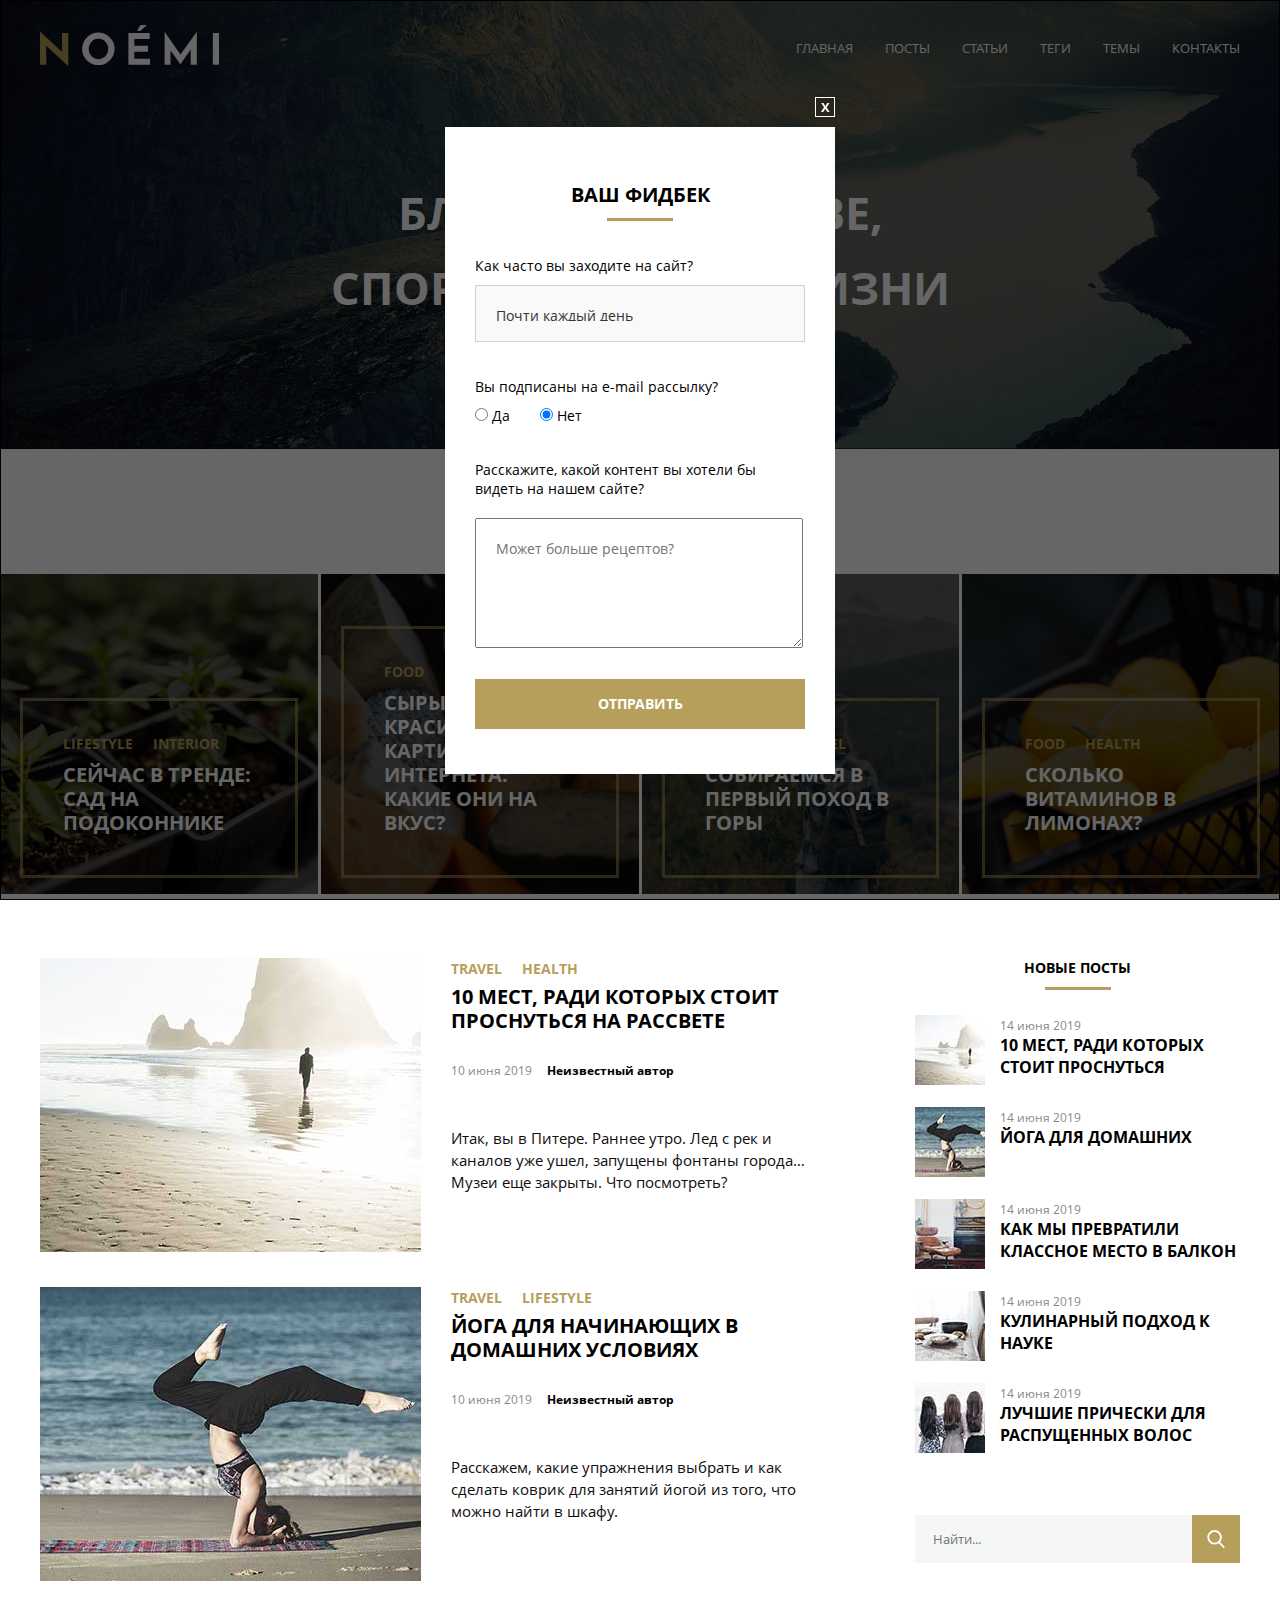
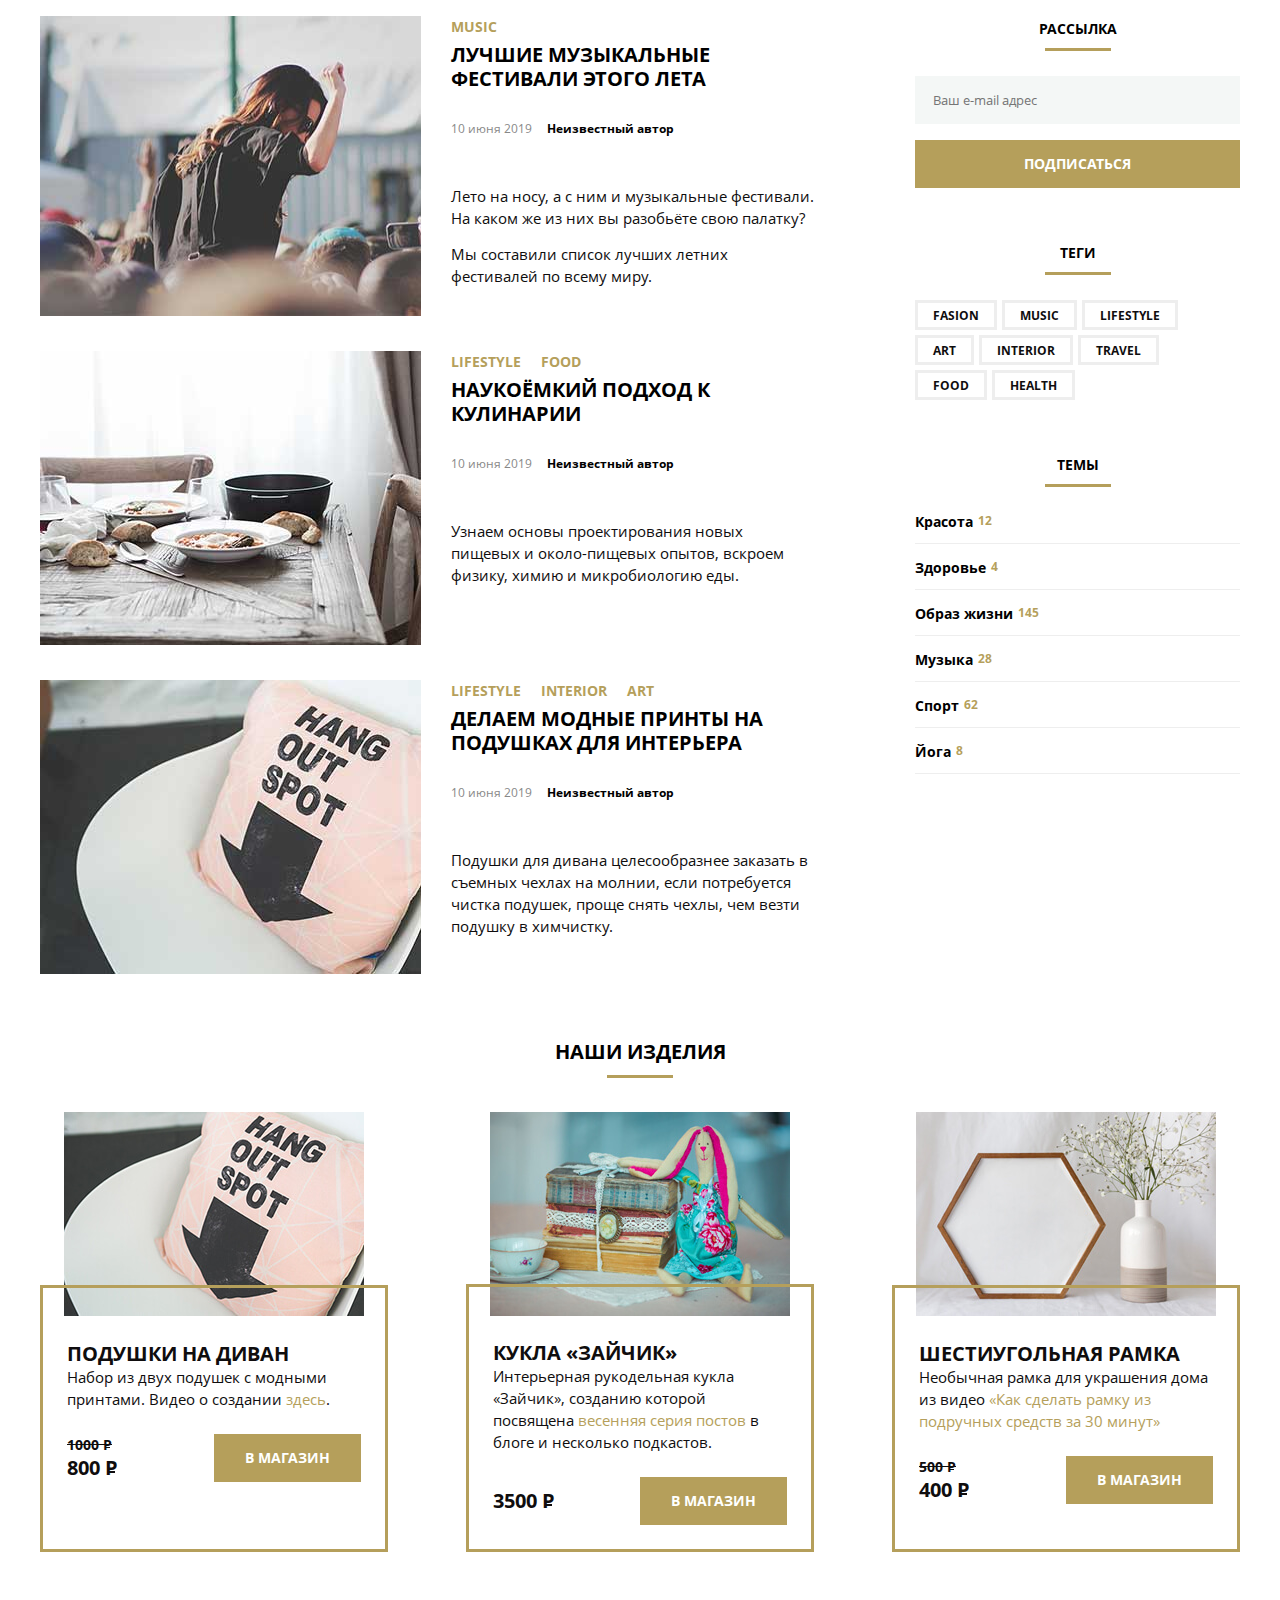
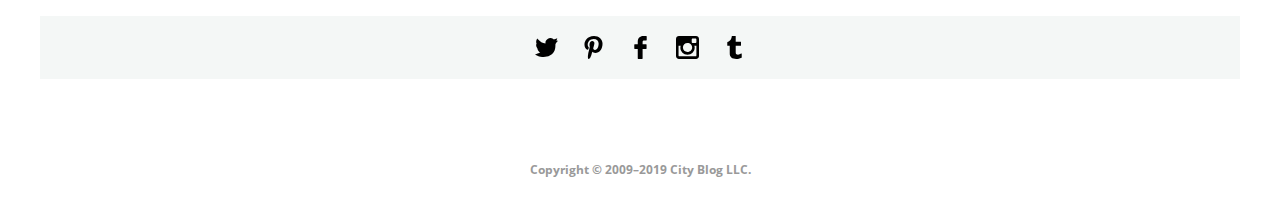
==== commit dfc61d57: "2021-12-09 13-43" ====
--- a/index.html
+++ b/index.html
@@ -637,8 +637,8 @@
         <div class="radio-group">
           <span class="radio-label">Вы подписаны на e-mail рассылку?</span>
           <div class="radio">
-            <label><input name="q-email" type="radio" value="yes"> Да</label>
-            <label><input name="q-email" type="radio" value="no" checked> Нет</label>
+            <label class="radio_label"><input name="q-email" type="radio" value="yes"> Да</label>
+            <label class="radio_label"><input name="q-email" type="radio" value="no" checked> Нет</label>
           </div>
         </div>
         <label class="field-group">
--- a/css/style.css
+++ b/css/style.css
@@ -649,7 +649,7 @@
   border: 1px solid;
   top: 0;
   background-color: rgba(0,0,0,0.6);
-  display: flexgit add .;
+  display: flex;
   justify-content: center;
   align-items: center;
 }
@@ -657,7 +657,7 @@
 .popup {
   font-size: 14px;
   width: 390px;
-  height: 650px;
+  /* height: 650px; */
   background-color: #ffffff;
   position: relative;
 }
@@ -727,7 +727,7 @@
   display: flex;
 }
 
-.radio p {
+.radio_label {
   margin: 0 30px 0 0;
 }
 
@@ -742,7 +742,7 @@
 }
 
 .popup-button {
-  margin: 27px 30px 0 30px;
+  margin: 27px 30px 45px 30px;
   display: block;
   border: none;
   height: 50px;
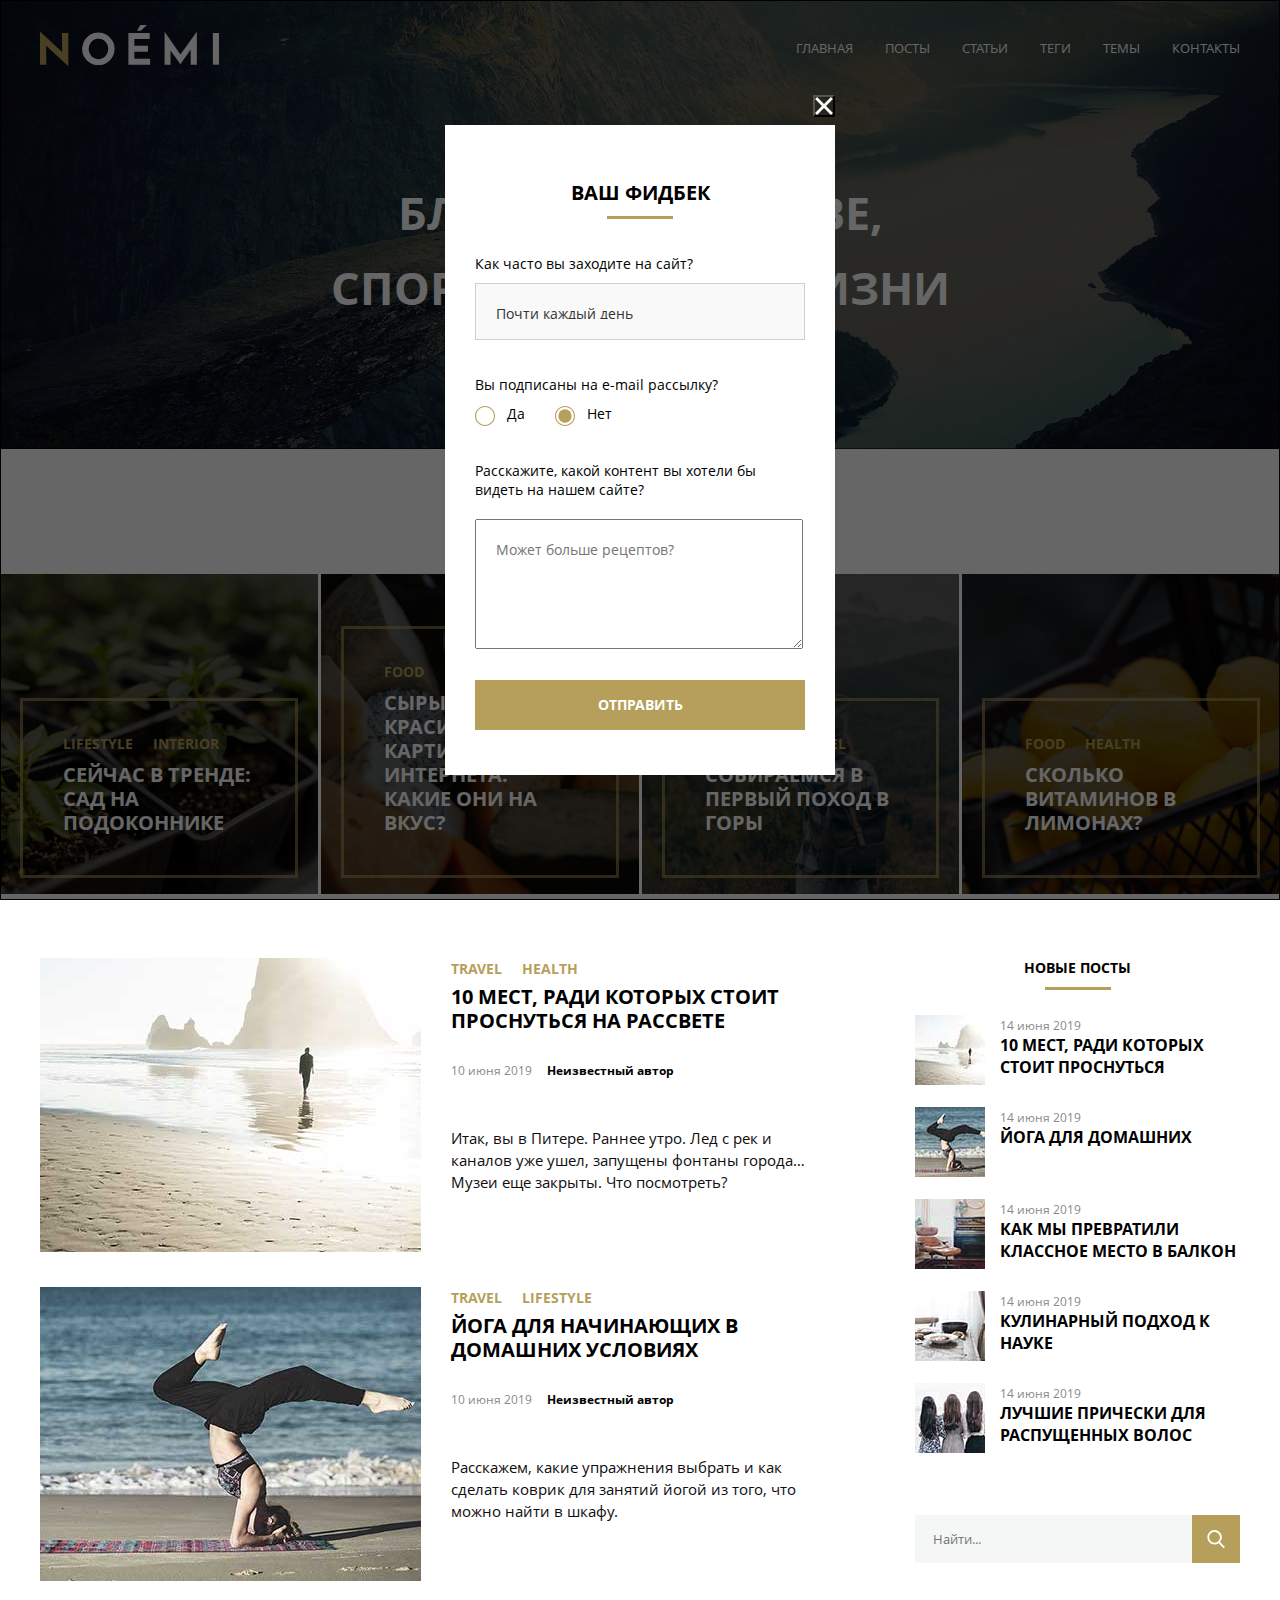
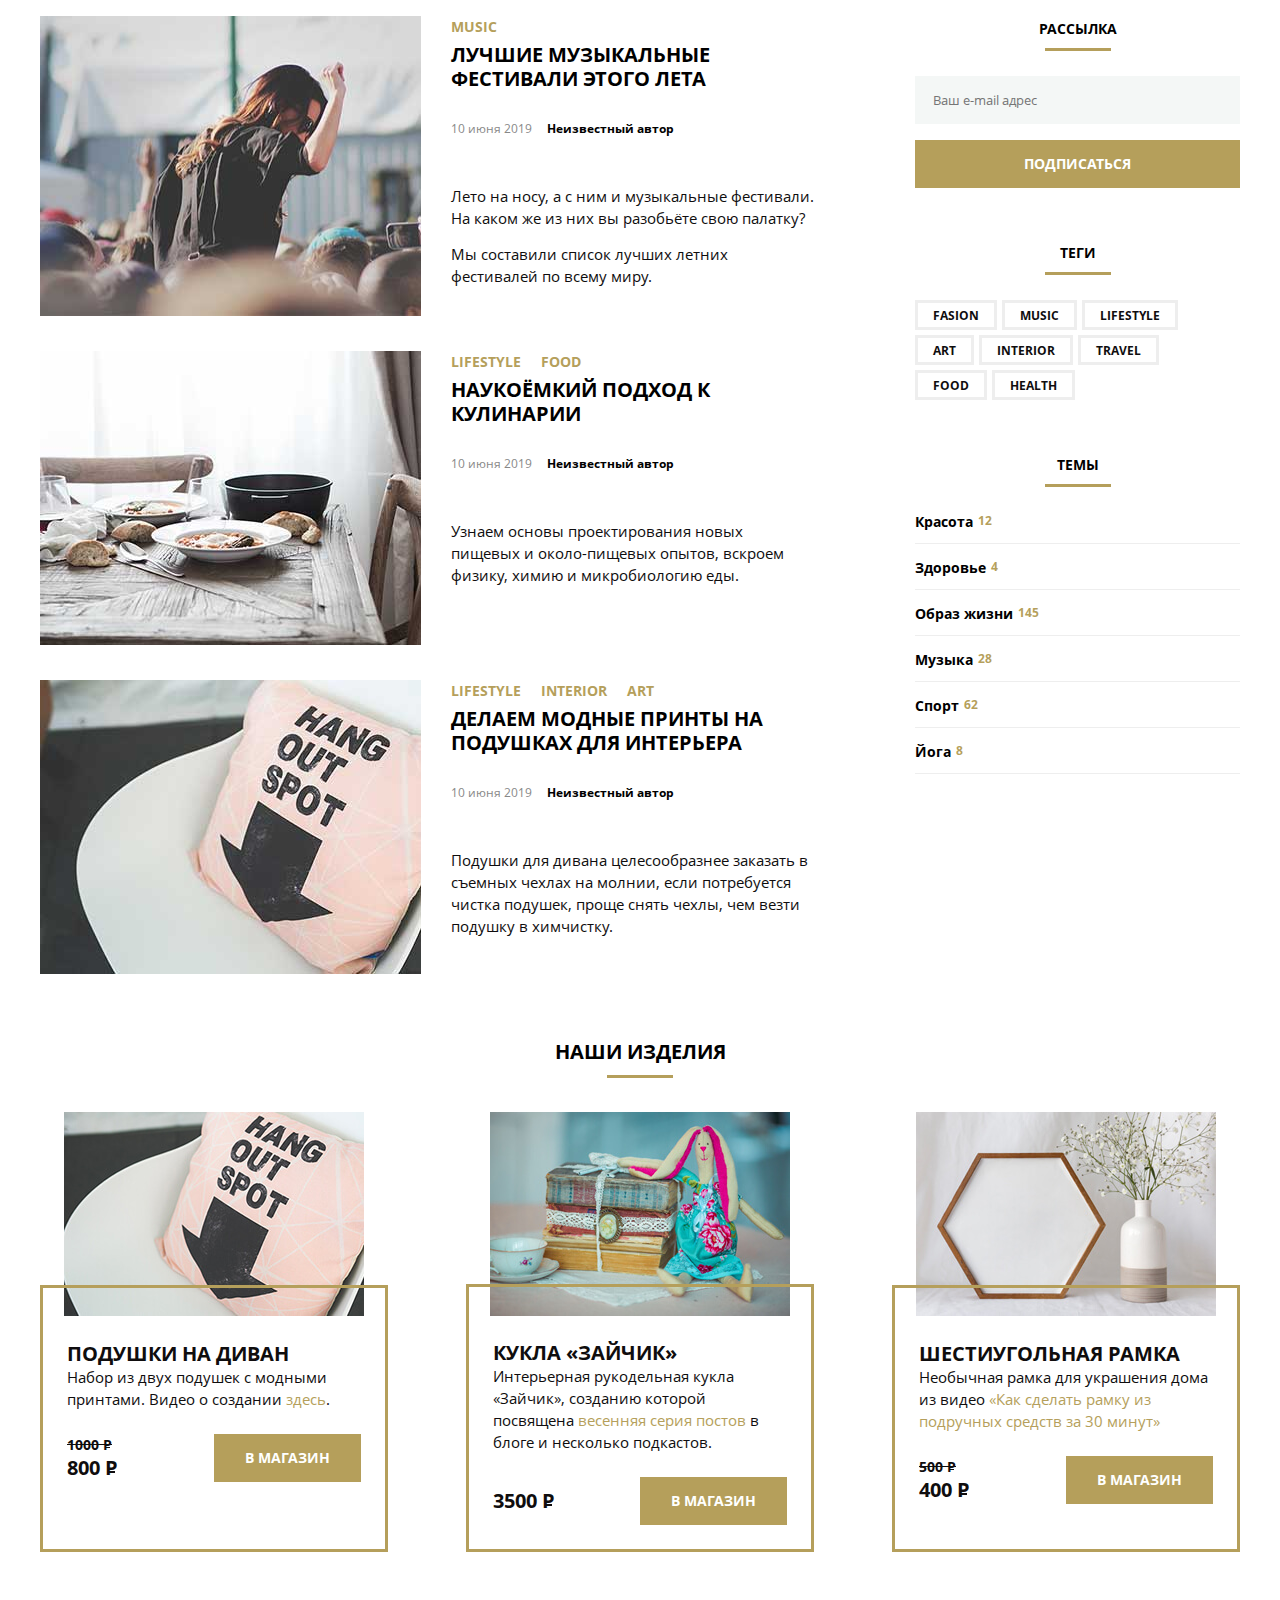
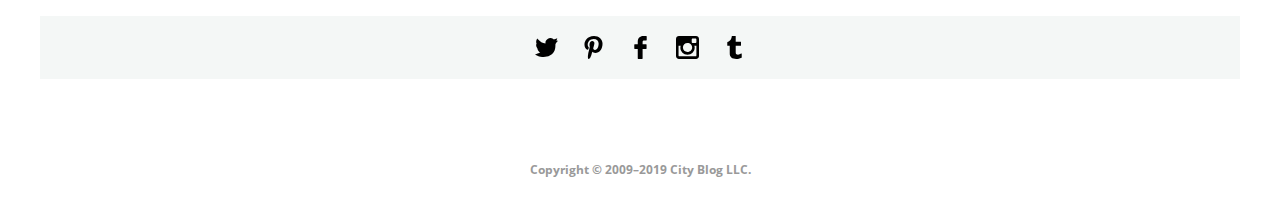
==== commit f0526cbe: "2021-12-09 14-52" ====
--- a/index.html
+++ b/index.html
@@ -622,7 +622,7 @@
   <div class="_hidden">
     <div class="popup">
       <button class="popup-close">
-        X
+        <img src="svg/form-x.svg" alt="Закрыть">
       </button>
       <p class="popup-headline">Ваш фидбек</p>
       <form class="popup-form" action="#0">
@@ -637,8 +637,14 @@
         <div class="radio-group">
           <span class="radio-label">Вы подписаны на e-mail рассылку?</span>
           <div class="radio">
-            <label class="radio_label"><input name="q-email" type="radio" value="yes"> Да</label>
-            <label class="radio_label"><input name="q-email" type="radio" value="no" checked> Нет</label>
+            <label class="radio_label">
+              <input class="padio-button" name="q-email" type="radio" value="yes">
+              <span class="radio-span">Да</span>
+            </label>
+            <label class="radio_label">
+              <input class="padio-button" name="q-email" type="radio" value="no" checked>
+              <span class="radio-span">Нет</span>
+            </label>
           </div>
         </div>
         <label class="field-group">
--- a/css/style.css
+++ b/css/style.css
@@ -665,15 +665,15 @@
 
 
 .popup-close {
-  width: 20px;
-  height: 20px;
-  border: 1px solid;
+  width: 22px;
+  height: 22px;
+  /* border: 1px solid; */
   background-color: rgba(0,0,0,0);
   position: absolute;
   top: -30px;
   right: 0;
-  color: #ffffff;
-  font-weight: 700;
+  /* color: #ffffff; */
+  /* font-weight: 700; */
 }
 
 .popup-headline {
@@ -731,6 +731,30 @@
   margin: 0 30px 0 0;
 }
 
+.radio-span::before {
+  content: "";
+  display: inline-block;
+  width: 20px;
+  height: 20px;
+  background-image: url("../svg/form-empty-circle.svg");
+  background-repeat: no-repeat;
+  background-position: center center;
+  background-size: 20px;
+  vertical-align: middle;
+  margin-right: 12px ;
+}
+
+.padio-button:checked ~ .radio-span::before {
+  background-image: url("../svg/form-circle.svg");
+}
+
+.padio-button {
+  position: absolute;
+  width: 1px;
+  height: 1px;
+  clip: rect(1px, 1px, 1px, 1px);
+}
+
 .textarea {
   min-width: 328px;
   max-width: 328px;
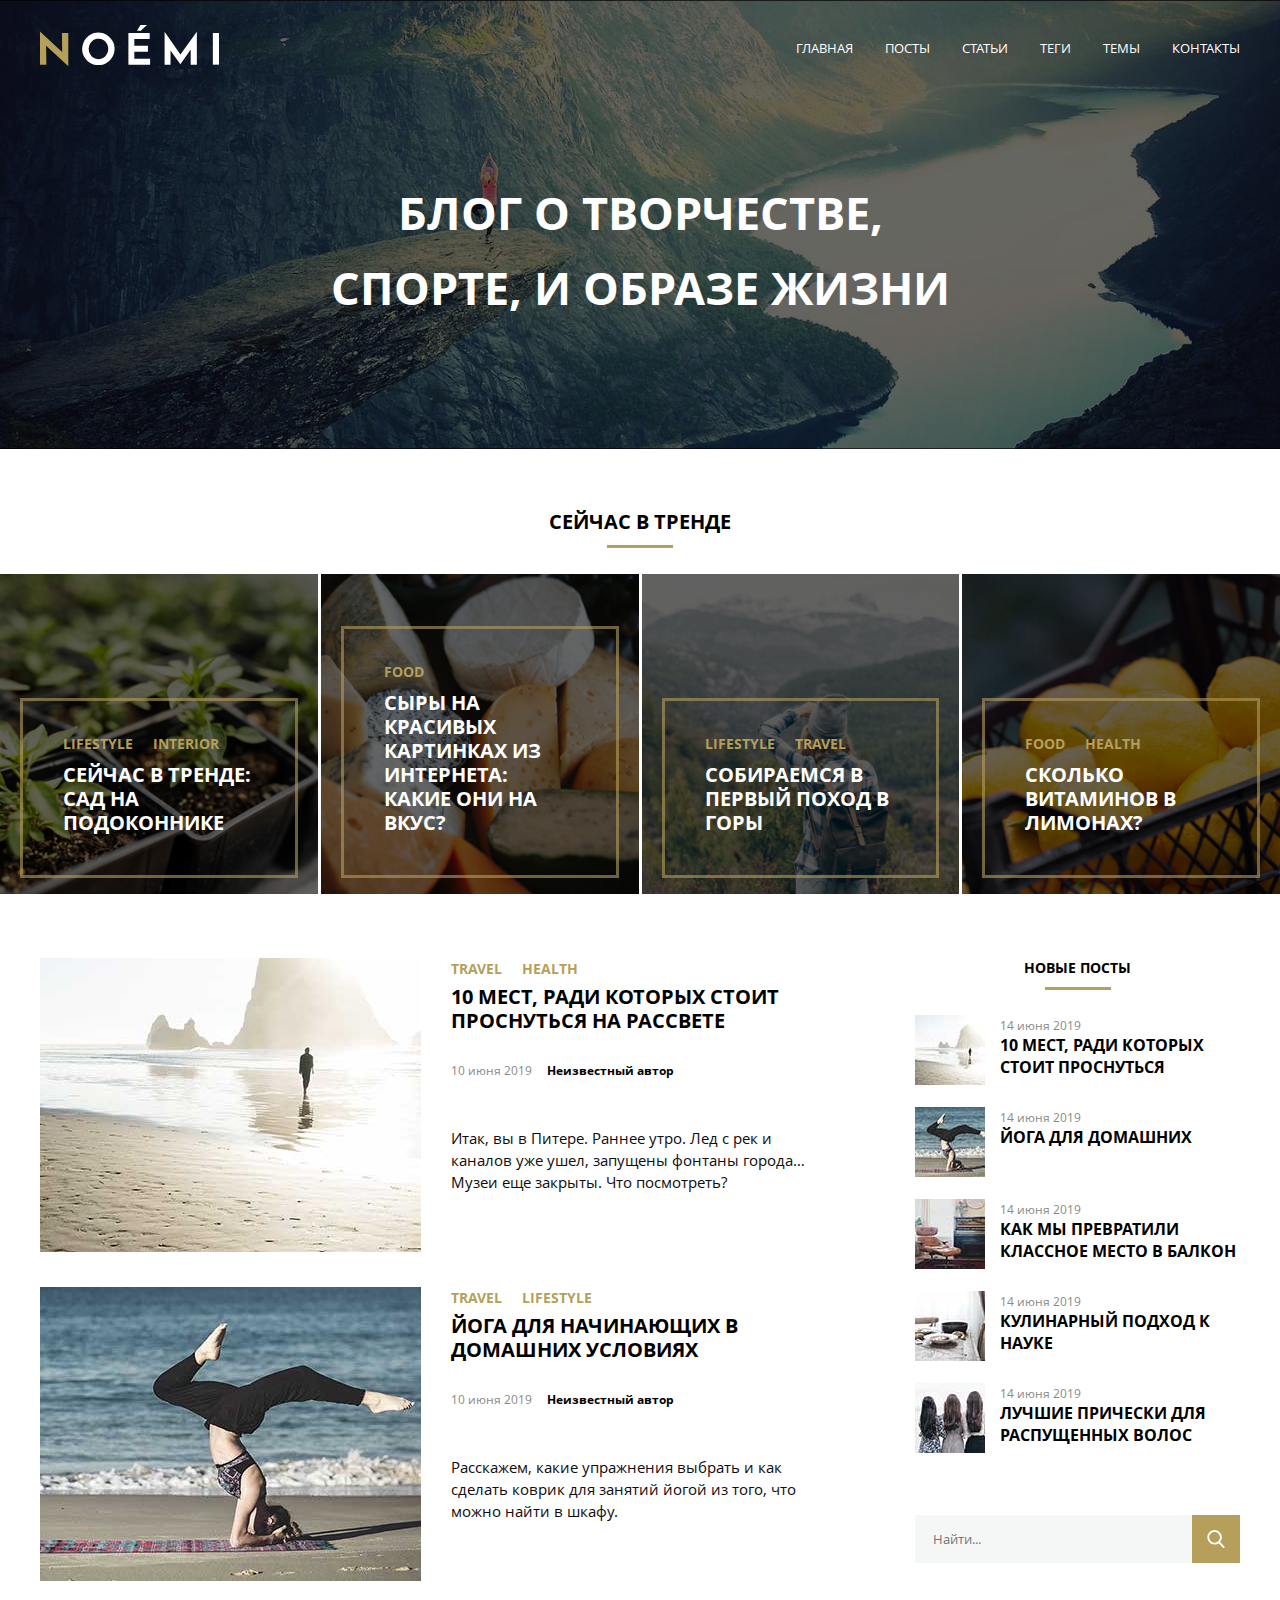
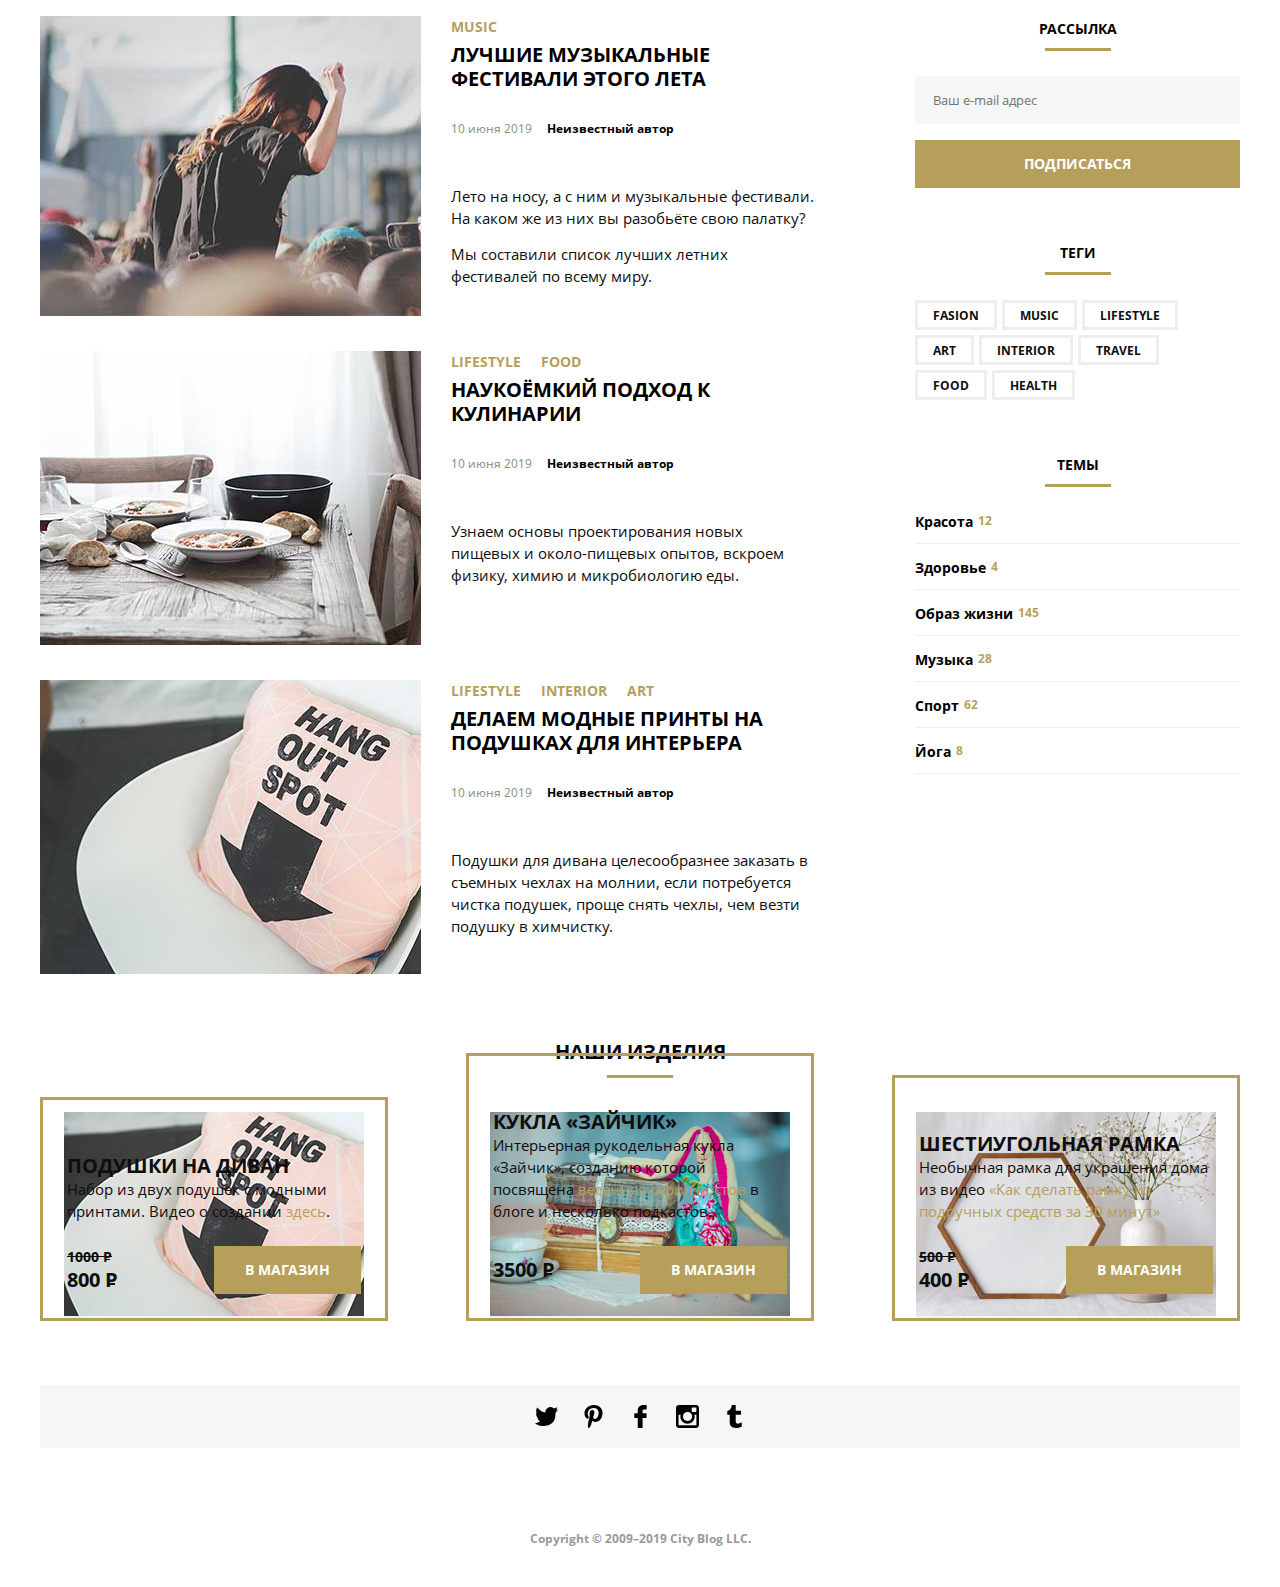
==== commit b5983e62: "2021-12-31 14-05" ====
--- a/index.html
+++ b/index.html
@@ -55,10 +55,10 @@
               <li class="trend-menu-list-item"><a class="trend-menu-link" href="#0">Interior</a></li>
             </ul>
           </div>
-          <p class="trend-item-description">
+          <h3 class="trend-item-description">
             <a class="trend-header-link" href="#0">Сейчас в тренде: сад
               на подоконнике</a>
-          </p>
+            </h3>
         </div>
       </div>
     </div>
@@ -70,10 +70,10 @@
               <li class="trend-menu-list-item"><a class="trend-menu-link" href="#0">Food</a></li>
             </ul>
           </div>
-          <p class="trend-item-description">
+          <h3 class="trend-item-description">
             <a class="trend-header-link" href="#0">Cыры на красивых
               картинках из интернета: какие они на вкус?</a>
-          </p>
+          </h3>
         </div>
       </div>
     </div>
@@ -86,9 +86,9 @@
               <li class="trend-menu-list-item"><a class="trend-menu-link" href="#0">Travel</a></li>
             </ul>
           </div>
-          <p class="trend-item-description">
+          <h3 class="trend-item-description">
             <a class="trend-header-link" href="#0">Собираемся в первый поход в горы</a>
-          </p>
+          </h3>
         </div>
       </div>
     </div>
@@ -101,16 +101,16 @@
               <li class="trend-menu-list-item"><a class="trend-menu-link" href="#0">Health</a></li>
             </ul>
           </div>
-          <p class="trend-item-description">
+          <h3 class="trend-item-description">
             <a class="trend-header-link" href="#0">Сколько витаминов в лимонах?</a>
-          </p>
+          </h3>
         </div>
       </div>
     </div>
   </div>
   <!-- =============== Main Aside ================================== -->
   <div class="wrapper-main-aside">
-    <main class="articles">
+    <main class="articles"> 
       <!-- =============== begin of article 1 ================================== -->
       <article class="article">
         <img class="article-img" src="images/last-post1.jpg" alt="Новость">
@@ -492,9 +492,11 @@
     <div class="wrapper-shop-items">
       <!-- 1 Shop-Item beginning -->
       <div class="shop-item">
-        <img src="images/shop-item-desk1.jpg" alt="товар 1" class="shop-item-img">
-        <img src="images/shop-item-tablet1.jpg" alt="товар 1" class="shop-item-img-tab">
-        <img src="images/shop-item-mobile1.jpg" alt="товар 1" class="shop-item-img-mobile">
+        <picture class="shop-item-img">
+          <source media="(min-width: 641px) and (max-width: 1200px)" srcset="images/shop-item-tablet1.jpg">
+          <source media="(max-width: 640px)" srcset="images/shop-item-mobile1.jpg">
+          <img src="images/shop-item-desk1.jpg" alt="товар 1" style="width:auto;">
+        </picture> 
         <div class="shop-item-border">
           <p class="shop-item-title">Подушки на диван</p>
           <p class="shop-item-description">
@@ -522,9 +524,12 @@
       <!-- Shop-Item end -->
       <!-- 2 Shop-Item beginning -->
       <div class="shop-item">
-        <img src="images/shop-item-desk2.jpg" alt="товар 2" class="shop-item-img">
-        <img src="images/shop-item-tablet2.jpg" alt="товар 2" class="shop-item-img-tab">
-        <img src="images/shop-item-mobile2.jpg" alt="товар 2" class="shop-item-img-mobile">
+        
+        <picture class="shop-item-img">
+          <source media="(min-width: 641px) and (max-width: 1200px)" srcset="images/shop-item-tablet2.jpg">
+          <source media="(max-width: 640px)" srcset="images/shop-item-mobile2.jpg">
+          <img src="images/shop-item-desk2.jpg" alt="товар 2" style="width:auto;">
+        </picture> 
         <div class="shop-item-border">
           <p class="shop-item-title">Кукла «Зайчик»</p>
           <p class="shop-item-description">
@@ -551,9 +556,12 @@
       <!-- Shop-Item end -->
       <!-- 3 Shop-Item beginning -->
       <div class="shop-item">
-        <img src="images/shop-item-desk3.jpg" alt="товар 3" class="shop-item-img">
-        <img src="images/shop-item-tablet3.jpg" alt="товар 3" class="shop-item-img-tab">
-        <img src="images/shop-item-mobile3.jpg" alt="товар 3" class="shop-item-img-mobile">
+        
+        <picture class="shop-item-img">
+          <source media="(min-width: 641px) and (max-width: 1200px)" srcset="images/shop-item-tablet3.jpg">
+          <source media="(max-width: 640px)" srcset="images/shop-item-mobile3.jpg">
+          <img src="images/shop-item-desk3.jpg" alt="товар 3" style="width:auto;">
+        </picture> 
         <div class="shop-item-border">
           <p class="shop-item-title">Шестиугольная рамка</p>
           <p class="shop-item-description">
--- a/css/style.css
+++ b/css/style.css
@@ -200,9 +200,8 @@
 
 .article-img {
   display: block;
-  min-width: 381px;
+  /* min-width: 381px; */
   max-width: 381px;
-  min-height: 294px;
   background-color: #ddd;
   background-size: 381px;
 
@@ -464,15 +463,15 @@
 
 .shop-item {
   width: 348px;
-  min-height: 440px;
+  /* min-height: 440px; */
   position: relative;
   padding: 0 24px;
   margin-bottom: 24px;
-}
-
-.shop-item-img,
-.shop-item-img-mob,
-.shop-item-img-mobile {
+  display: flex;
+  flex-direction: column;
+}
+
+.shop-item-img {
   display: block;
   width: 300px;
   height: auto;
@@ -483,7 +482,7 @@
 .shop-item-border {
   border: 3px solid #b59f5b;
   width: 100%;
-  min-height: 267px;
+  /* min-height: 267px; */
   position: absolute;
   bottom: 0px;
   left: 0px;
@@ -649,7 +648,7 @@
   border: 1px solid;
   top: 0;
   background-color: rgba(0,0,0,0.6);
-  display: flex;
+  display: none;
   justify-content: center;
   align-items: center;
 }
@@ -657,7 +656,6 @@
 .popup {
   font-size: 14px;
   width: 390px;
-  /* height: 650px; */
   background-color: #ffffff;
   position: relative;
 }
@@ -667,13 +665,11 @@
 .popup-close {
   width: 22px;
   height: 22px;
-  /* border: 1px solid; */
+  border: 0;
   background-color: rgba(0,0,0,0);
   position: absolute;
   top: -30px;
   right: 0;
-  /* color: #ffffff; */
-  /* font-weight: 700; */
 }
 
 .popup-headline {
@@ -712,19 +708,20 @@
   height: 57px;
   padding: 20px;
   margin: 0 30px 0 30px;
-  border: 1px solid #cbd1d4;
-  background-color: #f9f9f9;
+  border: 0;
+  background-color: #f3f7f6;
   color: #333333;
   -webkit-appearance: none;
   -moz-appearance: none;
-  background-image: url("https://netology-code.github.io/html-2-homeworks/form-elements/city-select/img/select-arrows.svg");
+  background-image: url("../svg/form-arrows.svg");
   background-repeat: no-repeat;
   background-position: right 5px center;
+  background-size: 12px;
 }
 
 .radio {
   margin: 10px 30px 0 30px;
-  display: flex;
+  display: none;
 }
 
 .radio_label {
@@ -763,6 +760,8 @@
   margin: 10px 30px 0 30px;
   padding: 20px;
   font-size: 14px;
+  background-color: #f3f7f6;
+  border: 0;
 }
 
 .popup-button {
@@ -795,14 +794,14 @@
     margin-left: 3px;
   }
 
-  .shop-item-img {
+  /* .shop-item-img {
     display: block;
   }
 
   .shop-item-img-tab,
   .shop-item-img-mobile {
     display: none;
-  }
+  } */
 }
 
 @media (min-width: 641px) and (max-width: 1200px)
@@ -888,6 +887,7 @@
 
   .article-img {
     min-width: 100%;
+    max-width: 100%;
   }
 
   .article-tags {
@@ -917,21 +917,21 @@
   }
 
   .shop-item {
-    height: 86.4%;
+    /* height: 86.4%; */
   }
 
   .shop-item-title {
     font-size: 17px;
   }
 
-  .shop-item-img-tab {
+  /* .shop-item-img-tab {
     display: block;
   }
 
   .shop-item-img,
   .shop-item-img-mobile {
     display: none;
-  }
+  } */
 }
 
 @media (min-width: 641px) and (max-width: 1200px)
@@ -1016,6 +1016,7 @@
 
   .article-img {
     min-width: 100%;
+    max-width: 100%;
   }
 
   .article-tags {
@@ -1045,21 +1046,21 @@
   }
 
   .shop-item {
-    height: 86.4%;
+    /* height: 86.4%; */
   }
 
   .shop-item-title {
     font-size: 17px;
   }
 
-  .shop-item-img-tab {
+  /* .shop-item-img-tab {
     display: block;
   }
 
   .shop-item-img,
   .shop-item-img-mobile {
     display: none;
-  }
+  } */
 }
 
 @media (max-width: 640px) and (orientation: portrait) {
@@ -1252,20 +1253,20 @@
 
   .shop-item {
     width: 100%;
-    max-height: 517px;
-    min-height: 150vw;
+    /* max-height: 517px;
+    min-height: 150vw; */
     padding: 0;
   }
 
-  .shop-item-img-mobile {
-    display: block;
+  .shop-item-img {
+    /* display: block; */
     width: calc(100% - 46px);
   }
 
-  .shop-item-img,
+  /* .shop-item-img,
   .shop-item-img-tab {
     display: none;
-  }
+  } */
 
  .shop-item-border {
     padding: 54px 20px 24px 20px;
@@ -1469,20 +1470,20 @@
 
   .shop-item {
     width: 70%;
-    min-height: 97vw;
+    /* min-height: 97vw; */
     padding: 0;
     margin: 0 auto 24px auto;
   }
 
-  .shop-item-img-mobile {
-    display: block;
+  .shop-item-img {
+    /* display: block; */
     width: calc(100% - 46px);
   }
 
   .shop-item-img,
   .shop-item-img-tab {
     display: none;
-  }
+  } */
 
  .shop-item-border {
     padding: 54px 20px 24px 20px;
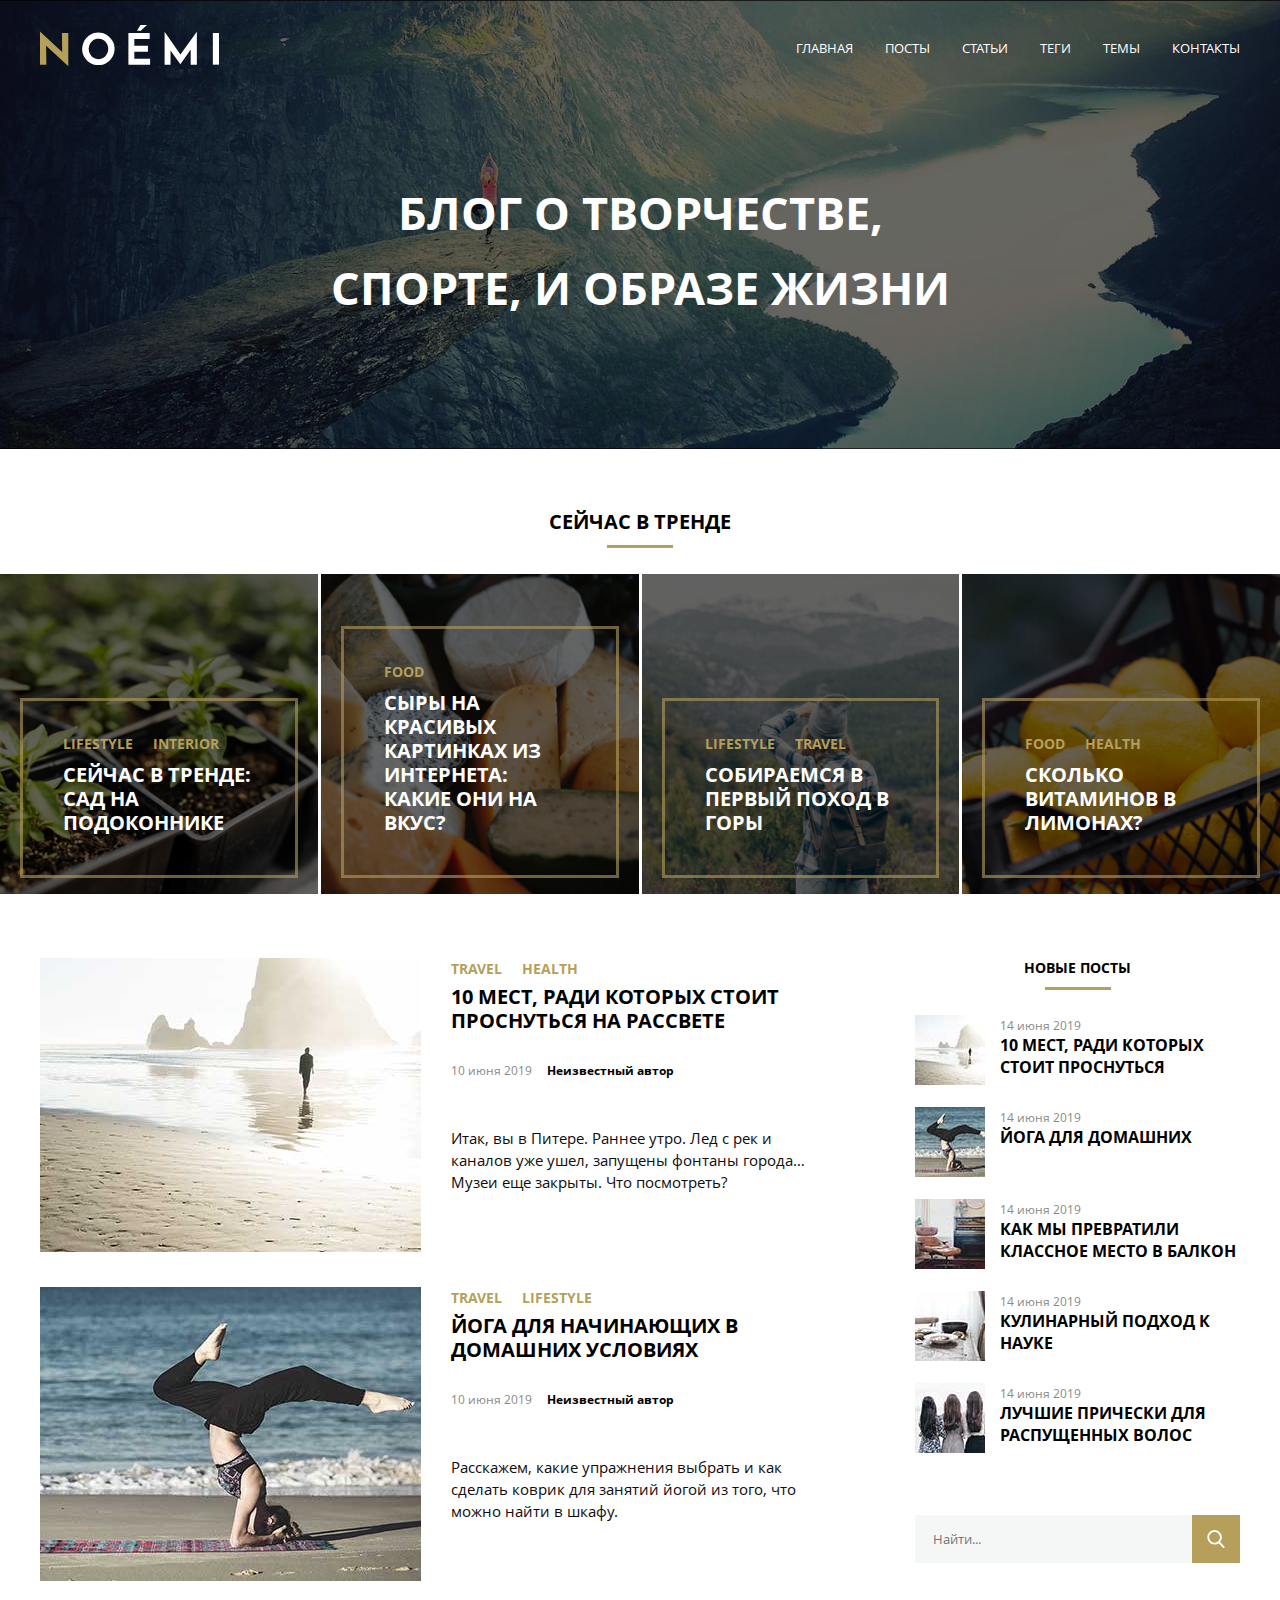
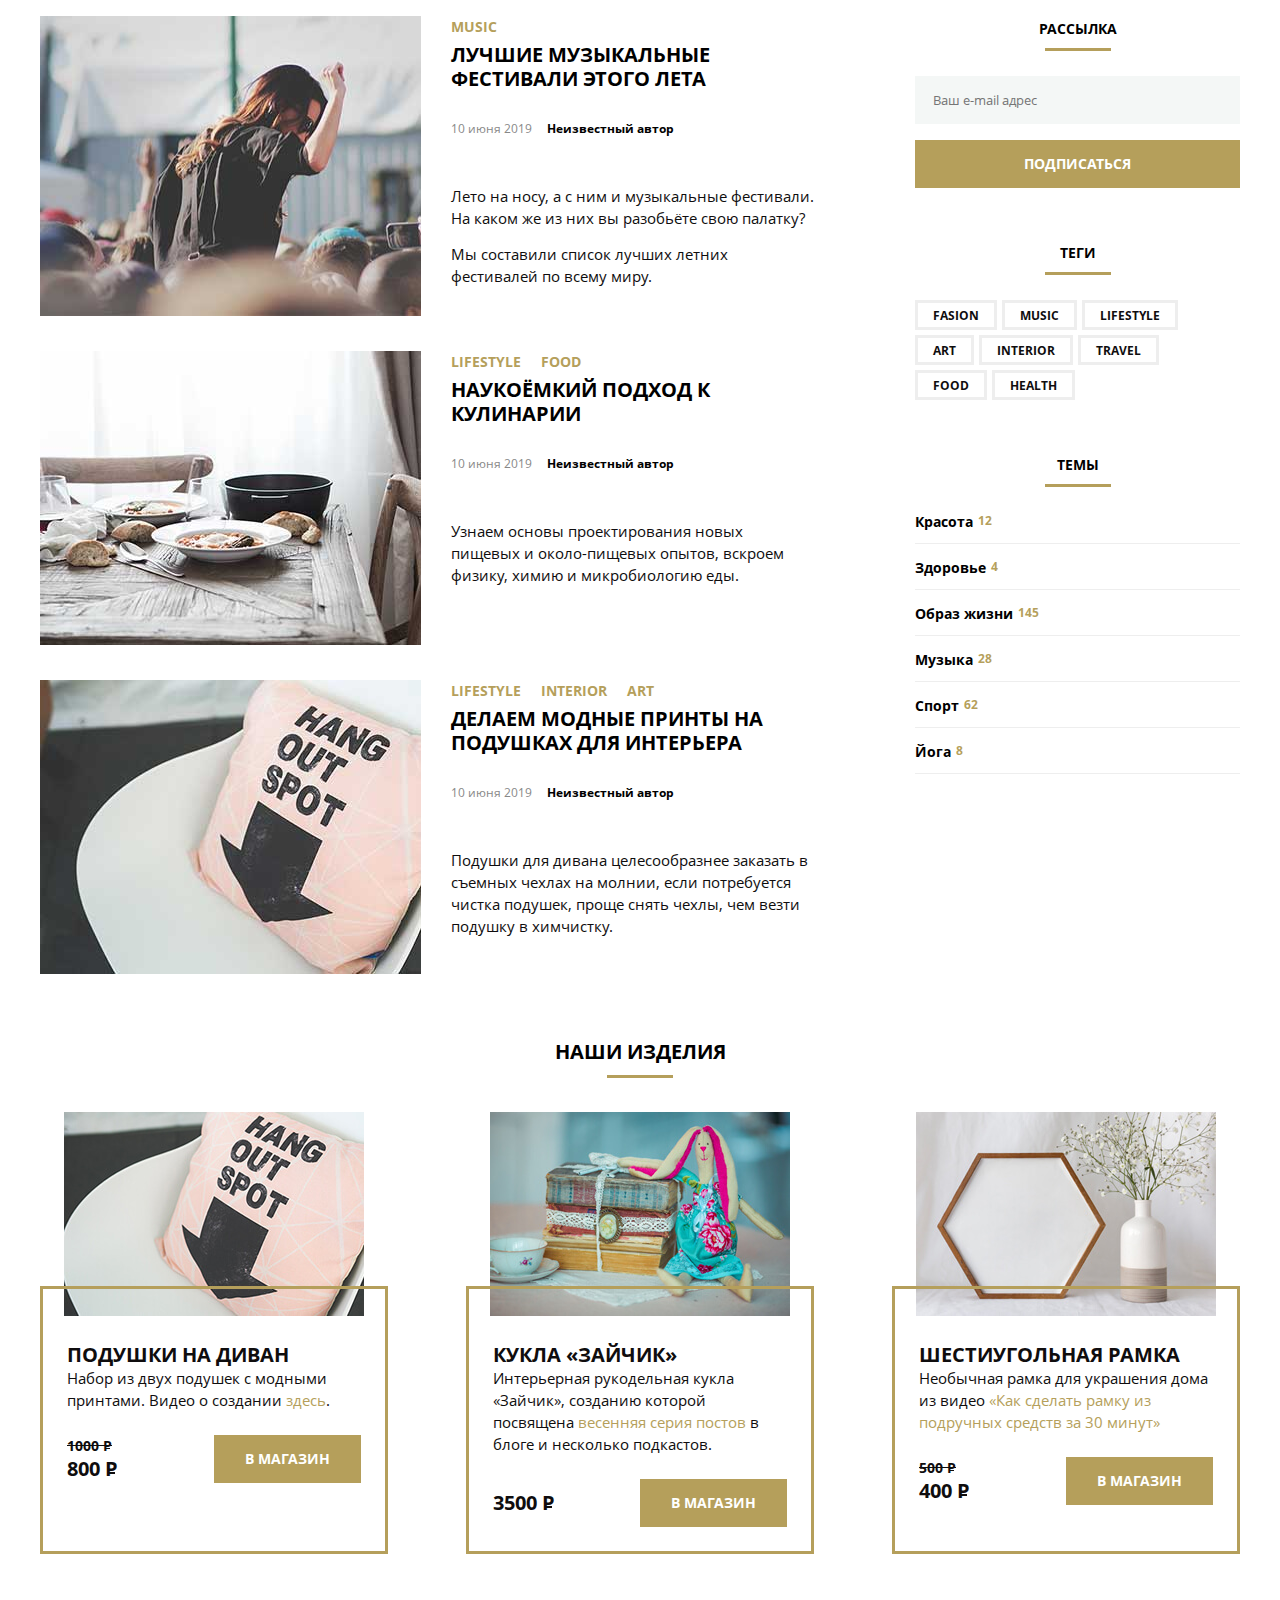
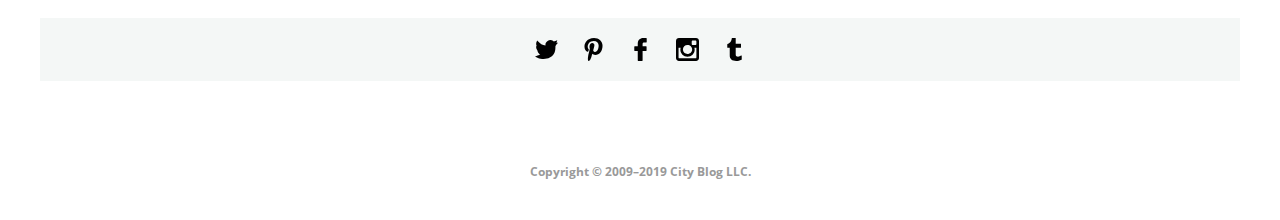
==== commit ff07998e: "2022-01-02 11-27" ====
--- a/index.html
+++ b/index.html
@@ -110,7 +110,7 @@
   </div>
   <!-- =============== Main Aside ================================== -->
   <div class="wrapper-main-aside">
-    <main class="articles"> 
+    <main class="articles">
       <!-- =============== begin of article 1 ================================== -->
       <article class="article">
         <img class="article-img" src="images/last-post1.jpg" alt="Новость">
@@ -492,11 +492,11 @@
     <div class="wrapper-shop-items">
       <!-- 1 Shop-Item beginning -->
       <div class="shop-item">
-        <picture class="shop-item-img">
+        <picture>
           <source media="(min-width: 641px) and (max-width: 1200px)" srcset="images/shop-item-tablet1.jpg">
           <source media="(max-width: 640px)" srcset="images/shop-item-mobile1.jpg">
-          <img src="images/shop-item-desk1.jpg" alt="товар 1" style="width:auto;">
-        </picture> 
+          <img src="images/shop-item-desk1.jpg" alt="товар 1" class="shop-item-img">
+        </picture>
         <div class="shop-item-border">
           <p class="shop-item-title">Подушки на диван</p>
           <p class="shop-item-description">
@@ -524,12 +524,11 @@
       <!-- Shop-Item end -->
       <!-- 2 Shop-Item beginning -->
       <div class="shop-item">
-        
-        <picture class="shop-item-img">
+        <picture>
           <source media="(min-width: 641px) and (max-width: 1200px)" srcset="images/shop-item-tablet2.jpg">
           <source media="(max-width: 640px)" srcset="images/shop-item-mobile2.jpg">
-          <img src="images/shop-item-desk2.jpg" alt="товар 2" style="width:auto;">
-        </picture> 
+          <img src="images/shop-item-desk2.jpg" alt="товар 2" class="shop-item-img">
+        </picture>
         <div class="shop-item-border">
           <p class="shop-item-title">Кукла «Зайчик»</p>
           <p class="shop-item-description">
@@ -556,12 +555,11 @@
       <!-- Shop-Item end -->
       <!-- 3 Shop-Item beginning -->
       <div class="shop-item">
-        
-        <picture class="shop-item-img">
+        <picture>
           <source media="(min-width: 641px) and (max-width: 1200px)" srcset="images/shop-item-tablet3.jpg">
           <source media="(max-width: 640px)" srcset="images/shop-item-mobile3.jpg">
-          <img src="images/shop-item-desk3.jpg" alt="товар 3" style="width:auto;">
-        </picture> 
+          <img src="images/shop-item-desk3.jpg" alt="товар 3" class="shop-item-img">
+        </picture>
         <div class="shop-item-border">
           <p class="shop-item-title">Шестиугольная рамка</p>
           <p class="shop-item-description">
@@ -627,10 +625,10 @@
     </div>
   </footer>
 
-  <div class="_hidden">
+  <div class="popupback _hidden">
     <div class="popup">
       <button class="popup-close">
-        <img src="svg/form-x.svg" alt="Закрыть">
+        <!-- <img src="svg/form-x.svg" alt="Закрыть"> -->
       </button>
       <p class="popup-headline">Ваш фидбек</p>
       <form class="popup-form" action="#0">
@@ -661,12 +659,12 @@
           </span>
           <textarea class="textarea" placeholder="Может больше рецептов?" required></textarea>
         </label>
-        <label class="button-group">
+        <button class="popup-button" type="submit">
           <span class="screen-reader">
             Кнопка для отправки информации
           </span>
-          <button class="popup-button" type="submit">Отправить</button>
-        </label>
+          Отправить
+        </button>
       </form>
     </div>
   </div>
--- a/css/style.css
+++ b/css/style.css
@@ -463,32 +463,30 @@
 
 .shop-item {
   width: 348px;
-  /* min-height: 440px; */
-  position: relative;
-  padding: 0 24px;
   margin-bottom: 24px;
   display: flex;
   flex-direction: column;
+  align-items: center;
+}
+
+.ddd {
+  margin: 0;
 }
 
 .shop-item-img {
   display: block;
-  width: 300px;
+  max-width: 100%;
   height: auto;
   background-color: #eff6f1;
-  margin: 0 auto;
+  align-items: center;
 }
 
 .shop-item-border {
   border: 3px solid #b59f5b;
   width: 100%;
-  /* min-height: 267px; */
-  position: absolute;
-  bottom: 0px;
-  left: 0px;
-  bottom: 0px;
-  left: 0px;
   padding: 54px 24px 24px 24px;
+  margin: -30px 0 0 0;
+  flex-grow: 1;
 }
 
 .shop-item-title {
@@ -641,16 +639,20 @@
   display: none;
 }
 
-._hidden {
+.popupback {
   position: fixed;
   width: 100vw;
   height: 100vh;
   border: 1px solid;
   top: 0;
   background-color: rgba(0,0,0,0.6);
-  display: none;
   justify-content: center;
   align-items: center;
+  display: flex;
+}
+
+._hidden {
+  display: none;
 }
 
 .popup {
@@ -658,15 +660,15 @@
   width: 390px;
   background-color: #ffffff;
   position: relative;
-}
-
-
+  padding: 0 30px 0 30px;
+}
 
 .popup-close {
   width: 22px;
   height: 22px;
   border: 0;
   background-color: rgba(0,0,0,0);
+  background-image: url("../svg/form-x.svg");
   position: absolute;
   top: -30px;
   right: 0;
@@ -696,7 +698,7 @@
 .radio-label,
 .field-label {
   display: block;
-  margin: 35px 30px 10px 30px;
+  margin: 35px 0 10px 0;
   font-weight: 400;
 }
 
@@ -704,10 +706,9 @@
   display: inline-block;
   font-size: 14px;
   box-sizing: border-box;
-  width: calc(100% - 60px);
+  width: 100%;
   height: 57px;
   padding: 20px;
-  margin: 0 30px 0 30px;
   border: 0;
   background-color: #f3f7f6;
   color: #333333;
@@ -720,8 +721,7 @@
 }
 
 .radio {
-  margin: 10px 30px 0 30px;
-  display: none;
+  margin: 10px 0 0 0;
 }
 
 .radio_label {
@@ -753,11 +753,11 @@
 }
 
 .textarea {
-  min-width: 328px;
-  max-width: 328px;
+  min-width: 100%;
+  max-width: 100%;
   min-height: 130px;
   max-height: 130px;
-  margin: 10px 30px 0 30px;
+  margin: 10px 0 0 0;
   padding: 20px;
   font-size: 14px;
   background-color: #f3f7f6;
@@ -765,11 +765,11 @@
 }
 
 .popup-button {
-  margin: 27px 30px 45px 30px;
+  margin: 27px 0 45px 0;
   display: block;
   border: none;
   height: 50px;
-  width: calc(100% - 60px);
+  width: 100%;
   background-color: #b59f5b;
   color: #fff;
   font-size: 14px;
@@ -793,15 +793,6 @@
   .trend-item:nth-child(n+2) {
     margin-left: 3px;
   }
-
-  /* .shop-item-img {
-    display: block;
-  }
-
-  .shop-item-img-tab,
-  .shop-item-img-mobile {
-    display: none;
-  } */
 }
 
 @media (min-width: 641px) and (max-width: 1200px)
@@ -916,22 +907,9 @@
     line-height: 12px;
   }
 
-  .shop-item {
-    /* height: 86.4%; */
-  }
-
   .shop-item-title {
     font-size: 17px;
   }
-
-  /* .shop-item-img-tab {
-    display: block;
-  }
-
-  .shop-item-img,
-  .shop-item-img-mobile {
-    display: none;
-  } */
 }
 
 @media (min-width: 641px) and (max-width: 1200px)
@@ -1045,22 +1023,9 @@
     line-height: 12px;
   }
 
-  .shop-item {
-    /* height: 86.4%; */
-  }
-
   .shop-item-title {
     font-size: 17px;
   }
-
-  /* .shop-item-img-tab {
-    display: block;
-  }
-
-  .shop-item-img,
-  .shop-item-img-mobile {
-    display: none;
-  } */
 }
 
 @media (max-width: 640px) and (orientation: portrait) {
@@ -1253,24 +1218,12 @@
 
   .shop-item {
     width: 100%;
-    /* max-height: 517px;
-    min-height: 150vw; */
     padding: 0;
   }
 
-  .shop-item-img {
-    /* display: block; */
-    width: calc(100% - 46px);
-  }
-
-  /* .shop-item-img,
-  .shop-item-img-tab {
-    display: none;
-  } */
-
- .shop-item-border {
+  .shop-item-border {
     padding: 54px 20px 24px 20px;
- }
+  }
 }
 
 @media (max-width: 640px) and (orientation: landscape) {
@@ -1470,20 +1423,9 @@
 
   .shop-item {
     width: 70%;
-    /* min-height: 97vw; */
     padding: 0;
     margin: 0 auto 24px auto;
   }
-
-  .shop-item-img {
-    /* display: block; */
-    width: calc(100% - 46px);
-  }
-
-  .shop-item-img,
-  .shop-item-img-tab {
-    display: none;
-  } */
 
  .shop-item-border {
     padding: 54px 20px 24px 20px;
